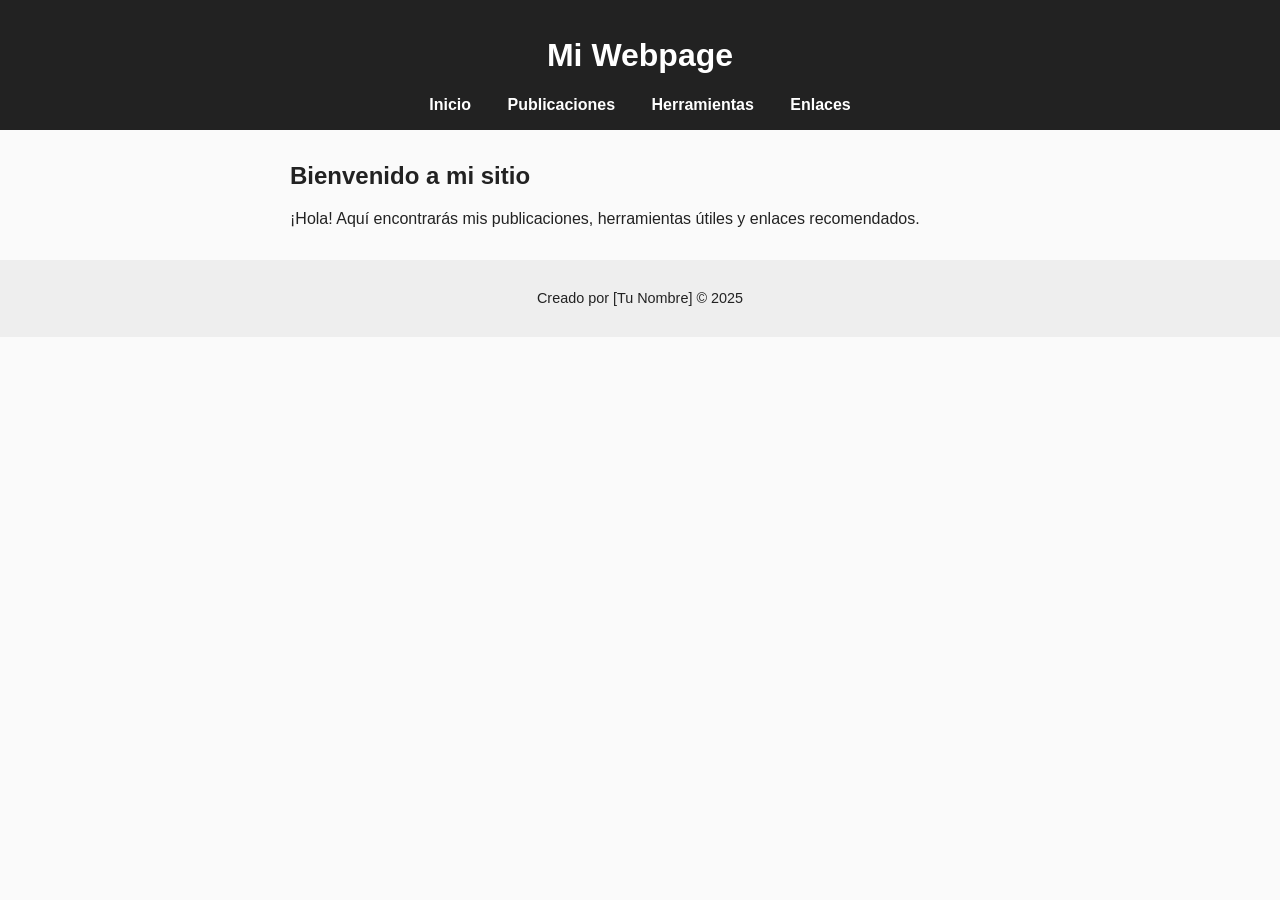
==== index.html @ 3c441c64 "Rename index (1).html to index.html" ====
<!DOCTYPE html>
<html lang="es">
<head>
  <meta charset="UTF-8">
  <meta name="viewport" content="width=device-width, initial-scale=1">
  <title>Mi Webpage - Portafolio/Publicaciones</title>
  <link rel="stylesheet" href="styles.css">
</head>
<body>
  <header>
    <h1>Mi Webpage</h1>
    <nav>
      <a href="#home" onclick="showSection('home')">Inicio</a>
      <a href="#publicaciones" onclick="showSection('publicaciones')">Publicaciones</a>
      <a href="#herramientas" onclick="showSection('herramientas')">Herramientas</a>
      <a href="#enlaces" onclick="showSection('enlaces')">Enlaces</a>
    </nav>
  </header>
  <main>
    <section id="home" class="section active">
      <h2>Bienvenido a mi sitio</h2>
      <p>¡Hola! Aquí encontrarás mis publicaciones, herramientas útiles y enlaces recomendados.</p>
    </section>
    <section id="publicaciones" class="section">
      <h2>Publicaciones</h2>
      <ul>
        <li><strong>Publicación 1</strong> — <a href="#">Ver más</a></li>
        <li><strong>Publicación 2</strong> — <a href="#">Ver más</a></li>
        <li><strong>Publicación 3</strong> — <a href="#">Ver más</a></li>
      </ul>
    </section>
    <section id="herramientas" class="section">
      <h2>Herramientas HTML</h2>
      <ul>
        <li><a href="https://www.w3schools.com/html/html_editors.asp" target="_blank">Editor HTML en línea</a></li>
        <li><a href="https://codepen.io/" target="_blank">CodePen</a></li>
        <li><a href="https://jsfiddle.net/" target="_blank">JSFiddle</a></li>
      </ul>
    </section>
    <section id="enlaces" class="section">
      <h2>Enlaces recomendados</h2>
      <ul>
        <li><a href="https://github.com/" target="_blank">GitHub</a></li>
        <li><a href="https://developer.mozilla.org/es/" target="_blank">MDN Web Docs</a></li>
        <li><a href="https://webflow.com/" target="_blank">Webflow</a></li>
      </ul>
    </section>
  </main>
  <footer>
    <p>Creado por [Tu Nombre] &copy; 2025</p>
  </footer>
  <script src="main.js"></script>
</body>
</html>
---- styles.css ----
body {
  font-family: 'Segoe UI', Arial, sans-serif;
  margin: 0;
  background: #fafafa;
  color: #222;
}

header {
  background: #222;
  color: #fff;
  padding: 1rem 0;
  text-align: center;
}

header nav {
  margin-top: 0.5rem;
}

header nav a {
  color: #fff;
  margin: 0 1rem;
  text-decoration: none;
  font-weight: bold;
}

header nav a:hover {
  text-decoration: underline;
}

main {
  max-width: 700px;
  margin: 2rem auto;
  padding: 0 1rem;
}

.section {
  display: none;
}

.section.active {
  display: block;
  animation: fadeIn 0.5s;
}

ul {
  list-style: none;
  padding: 0;
}

ul li {
  margin: 0.7rem 0;
}

footer {
  text-align: center;
  padding: 1rem 0;
  background: #eee;
  margin-top: 2rem;
  font-size: 0.9rem;
}

@keyframes fadeIn {
  from { opacity: 0; }
  to { opacity: 1; }
}
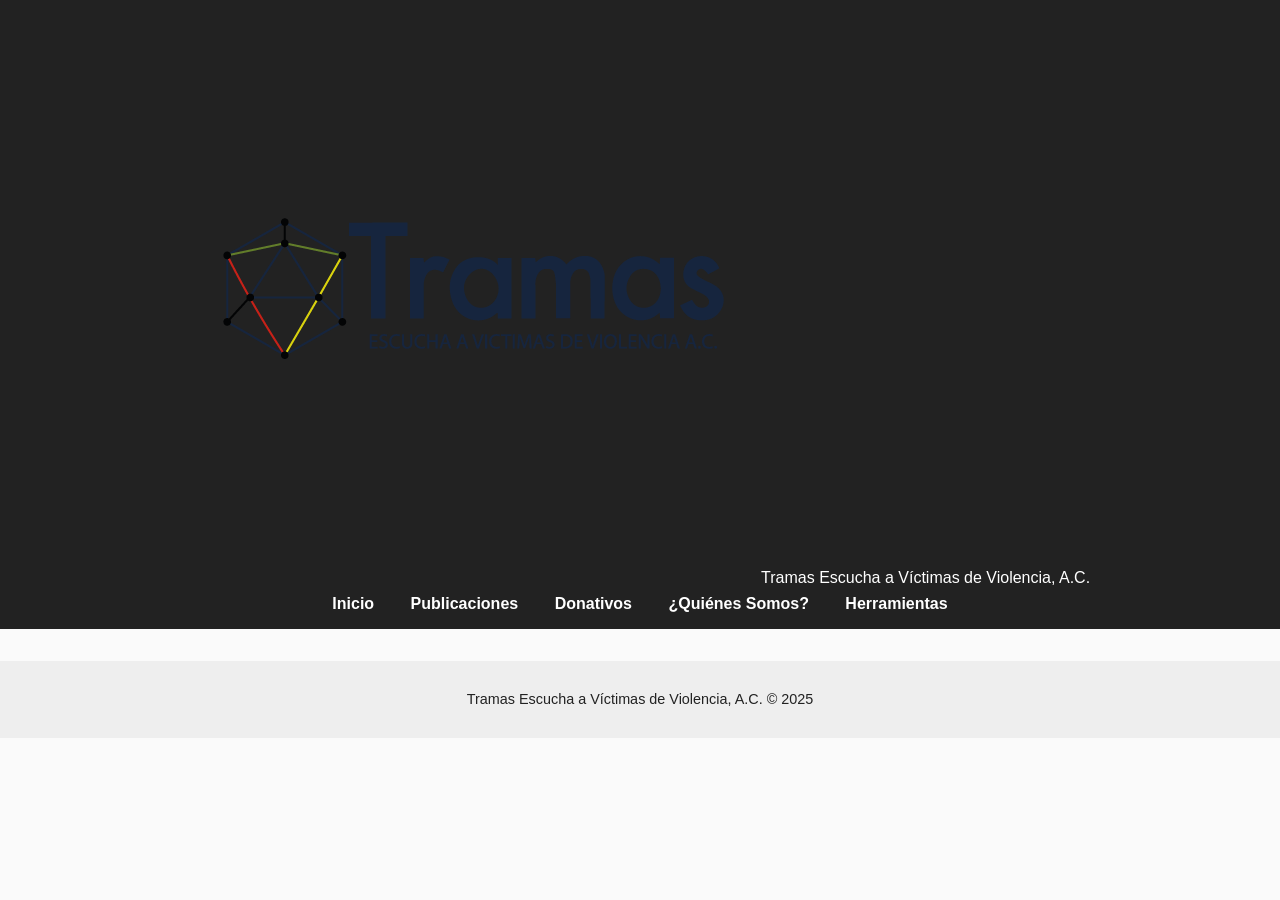
==== commit 402b53b2: "index.html" ====
--- a/index.html
+++ b/index.html
@@ -1,53 +1,97 @@
 <!DOCTYPE html>
 <html lang="es">
 <head>
-  <meta charset="UTF-8">
-  <meta name="viewport" content="width=device-width, initial-scale=1">
-  <title>Mi Webpage - Portafolio/Publicaciones</title>
-  <link rel="stylesheet" href="styles.css">
+  <meta charset="UTF-8" />
+  <meta name="viewport" content="width=device-width, initial-scale=1" />
+  <title>Tramas Escucha a Víctimas de Violencia, A.C.</title>
+  <link rel="stylesheet" href="styles.css" />
+  <link rel="preconnect" href="https://fonts.googleapis.com">
+  <link rel="preconnect" href="https://fonts.gstatic.com" crossorigin>
+  <link href="https://fonts.googleapis.com/css2?family=Montserrat:wght@700;500;400&display=swap" rel="stylesheet">
 </head>
 <body>
   <header>
-    <h1>Mi Webpage</h1>
-    <nav>
-      <a href="#home" onclick="showSection('home')">Inicio</a>
-      <a href="#publicaciones" onclick="showSection('publicaciones')">Publicaciones</a>
-      <a href="#herramientas" onclick="showSection('herramientas')">Herramientas</a>
-      <a href="#enlaces" onclick="showSection('enlaces')">Enlaces</a>
-    </nav>
+    <div class="container header-flex">
+      <div class="logo-title">
+        <!-- SUBE TU ARCHIVO DE LOGO AQUÍ Y AJUSTA EL NOMBRE SI ES NECESARIO -->
+        <img src="logo.png" alt="Logo Tramas Escucha" class="logo" />
+        <span class="site-title">Tramas Escucha a Víctimas de Violencia, A.C.</span>
+      </div>
+      <nav>
+        <a href="#inicio" onclick="showSection('inicio')">Inicio</a>
+        <a href="#publicaciones" onclick="showSection('publicaciones')">Publicaciones</a>
+        <a href="#donativos" onclick="showSection('donativos')">Donativos</a>
+        <a href="#quienes" onclick="showSection('quienes')">¿Quiénes Somos?</a>
+        <a href="#herramientas" onclick="showSection('herramientas')">Herramientas</a>
+      </nav>
+    </div>
   </header>
   <main>
-    <section id="home" class="section active">
-      <h2>Bienvenido a mi sitio</h2>
-      <p>¡Hola! Aquí encontrarás mis publicaciones, herramientas útiles y enlaces recomendados.</p>
+    <section id="inicio" class="section active">
+      <div class="hero">
+        <h2>Bienvenida</h2>
+        <p>
+          Bienvenid@ a <strong>Tramas Escucha a Víctimas de Violencia, A.C.</strong><br>
+          Nuestro compromiso es escuchar, acompañar y visibilizar las voces de las víctimas de violencia.
+        </p>
+        <a href="#donativos" onclick="showSection('donativos')" class="btn-main">Haz tu donativo</a>
+      </div>
     </section>
     <section id="publicaciones" class="section">
       <h2>Publicaciones</h2>
-      <ul>
-        <li><strong>Publicación 1</strong> — <a href="#">Ver más</a></li>
-        <li><strong>Publicación 2</strong> — <a href="#">Ver más</a></li>
-        <li><strong>Publicación 3</strong> — <a href="#">Ver más</a></li>
-      </ul>
+      <div class="card-list">
+        <div class="card">
+          <h3>Artículo 1</h3>
+          <p>Reflexiones sobre la resiliencia y el acompañamiento.</p>
+          <a href="#" class="btn-card">Leer más</a>
+        </div>
+        <div class="card">
+          <h3>Informe Especial</h3>
+          <p>Datos y análisis sobre la situación actual de la violencia.</p>
+          <a href="#" class="btn-card">Leer más</a>
+        </div>
+        <div class="card">
+          <h3>Testimonio</h3>
+          <p>Voces que inspiran el cambio social.</p>
+          <a href="#" class="btn-card">Leer más</a>
+        </div>
+      </div>
+    </section>
+    <section id="donativos" class="section">
+      <div class="donativos">
+        <h2>Donativos</h2>
+        <p>
+          Tu apoyo es fundamental para continuar nuestra labor.<br>
+          <strong>¡Haz tu donativo y sé parte del cambio!</strong>
+        </p>
+        <a href="#" class="btn-main">Donar ahora</a>
+        <p class="donativos-info">Contacta para otras formas de donación: <a href="mailto:contacto@tramas.org" style="color:#ffb100;">contacto@tramas.org</a></p>
+      </div>
+    </section>
+    <section id="quienes" class="section">
+      <div class="quienes">
+        <h2>¿Quiénes Somos?</h2>
+        <p>
+          <strong>Tramas Escucha a Víctimas de Violencia, A.C.</strong> es una organización dedicada a acompañar a personas afectadas por la violencia, promoviendo la escucha activa, la justicia y los derechos humanos.
+        </p>
+        <p>
+          Nuestro equipo está formado por profesionales y voluntari@s comprometid@s con la transformación social y el apoyo a las víctimas.
+        </p>
+      </div>
     </section>
     <section id="herramientas" class="section">
-      <h2>Herramientas HTML</h2>
-      <ul>
+      <h2>Herramientas</h2>
+      <ul class="tools">
         <li><a href="https://www.w3schools.com/html/html_editors.asp" target="_blank">Editor HTML en línea</a></li>
         <li><a href="https://codepen.io/" target="_blank">CodePen</a></li>
         <li><a href="https://jsfiddle.net/" target="_blank">JSFiddle</a></li>
       </ul>
     </section>
-    <section id="enlaces" class="section">
-      <h2>Enlaces recomendados</h2>
-      <ul>
-        <li><a href="https://github.com/" target="_blank">GitHub</a></li>
-        <li><a href="https://developer.mozilla.org/es/" target="_blank">MDN Web Docs</a></li>
-        <li><a href="https://webflow.com/" target="_blank">Webflow</a></li>
-      </ul>
-    </section>
   </main>
   <footer>
-    <p>Creado por [Tu Nombre] &copy; 2025</p>
+    <div class="container">
+      <p>Tramas Escucha a Víctimas de Violencia, A.C. &copy; 2025</p>
+    </div>
   </footer>
   <script src="main.js"></script>
 </body>
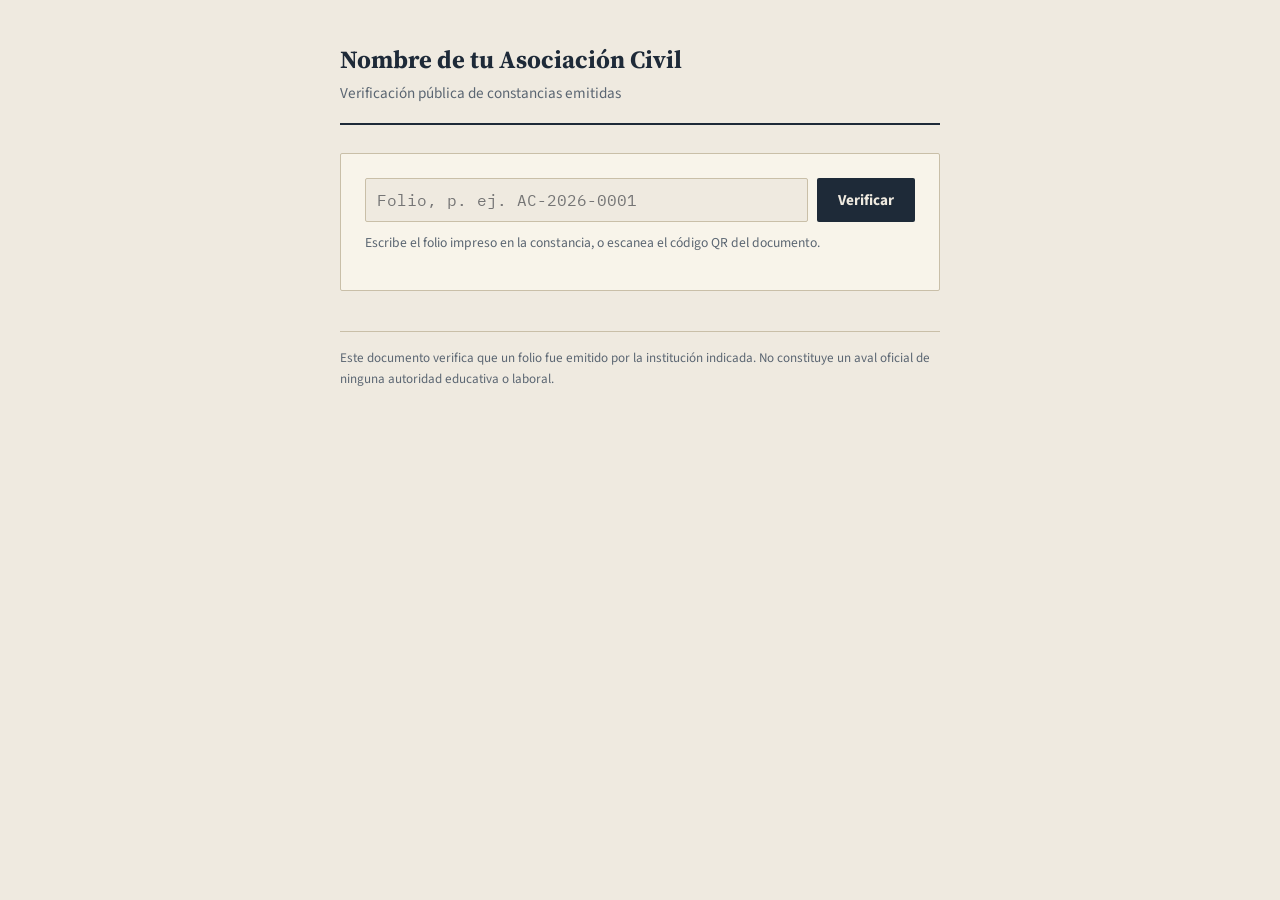
==== commit 6b70352f: "m" ====
--- a/index.html
+++ b/index.html
@@ -1,98 +1,138 @@
 <!DOCTYPE html>
 <html lang="es">
 <head>
-  <meta charset="UTF-8" />
-  <meta name="viewport" content="width=device-width, initial-scale=1" />
-  <title>Tramas Escucha a Víctimas de Violencia, A.C.</title>
-  <link rel="stylesheet" href="styles.css" />
-  <link rel="preconnect" href="https://fonts.googleapis.com">
-  <link rel="preconnect" href="https://fonts.gstatic.com" crossorigin>
-  <link href="https://fonts.googleapis.com/css2?family=Montserrat:wght@700;500;400&display=swap" rel="stylesheet">
+<meta charset="UTF-8" />
+<meta name="viewport" content="width=device-width, initial-scale=1" />
+<title>Registro de Constancias — Verificación</title>
+<link rel="icon" href="data:image/svg+xml,<svg xmlns=%22http://www.w3.org/2000/svg%22 viewBox=%220 0 100 100%22><text y=%22.9em%22 font-size=%2290%22>📜</text></svg>">
+<link rel="preconnect" href="https://fonts.googleapis.com">
+<link href="https://fonts.googleapis.com/css2?family=Source+Serif+4:opsz,wght@8..60,500;8..60,600;8..60,700&family=Source+Sans+3:wght@400;500;600;700&family=IBM+Plex+Mono:wght@500;600&display=swap" rel="stylesheet">
+<style>
+:root{
+  --paper:#EFEAE0;
+  --paper-card:#F8F4EA;
+  --ink:#1E2A38;
+  --ink-soft:#5B6672;
+  --rule:#C9BFA8;
+  --stamp:#A23B2E;
+  --brass:#8A6A2F;
+  --focus:#2F5E8C;
+}
+@media (prefers-color-scheme: dark){
+  :root:not([data-theme="light"]){
+    --paper:#14181E; --paper-card:#1D232B; --ink:#E8E2D3; --ink-soft:#A9A292;
+    --rule:#3A3E33; --stamp:#D3695A; --brass:#C9A227; --focus:#7FB0E0;
+  }
+}
+:root[data-theme="dark"]{
+  --paper:#14181E; --paper-card:#1D232B; --ink:#E8E2D3; --ink-soft:#A9A292;
+  --rule:#3A3E33; --stamp:#D3695A; --brass:#C9A227; --focus:#7FB0E0;
+}
+*{box-sizing:border-box;}
+html,body{margin:0;}
+body{background:var(--paper); color:var(--ink); font-family:'Source Sans 3', system-ui, sans-serif; line-height:1.55;}
+.wrap{max-width:640px; margin:0 auto; padding:2.5rem 1.25rem 4rem;}
+header{border-bottom:2px solid var(--ink); padding-bottom:1.1rem; margin-bottom:1.75rem;}
+h1{font-family:'Source Serif 4', Georgia, serif; font-weight:700; font-size:1.55rem; margin:0 0 0.2rem;}
+header p{margin:0; color:var(--ink-soft); font-size:0.95rem;}
+.card{background:var(--paper-card); border:1px solid var(--rule); border-radius:2px; padding:1.5rem;}
+form{display:flex; gap:0.6rem;}
+input[type=text]{flex:1; font-family:'IBM Plex Mono', monospace; font-size:1rem; padding:0.6rem 0.7rem; border:1px solid var(--rule); border-radius:2px; background:var(--paper); color:var(--ink);}
+input:focus-visible, button:focus-visible{outline:2px solid var(--focus); outline-offset:2px;}
+button{font-family:'Source Sans 3', sans-serif; font-weight:700; font-size:0.95rem; background:var(--ink); color:var(--paper); border:none; padding:0.7rem 1.3rem; border-radius:2px; cursor:pointer;}
+.help{color:var(--ink-soft); font-size:0.85rem; margin-top:0.6rem;}
+.stamp{margin-top:1.5rem; border:1px solid var(--rule); padding:1.25rem 1.4rem; border-radius:2px; background:var(--paper-card);}
+.stamp__badge{display:inline-block; font-family:'IBM Plex Mono', monospace; font-weight:600; font-size:0.85rem; letter-spacing:0.08em; padding:0.3rem 0.6rem; border:2px solid var(--stamp); color:var(--stamp); border-radius:2px; transform:rotate(-1.5deg); margin-bottom:1rem;}
+.stamp--no .stamp__badge{border-color:var(--ink-soft); color:var(--ink-soft);}
+.stamp__details{margin:0; display:grid; gap:0.6rem;}
+.stamp__details div{display:flex; justify-content:space-between; gap:1rem; border-bottom:1px dotted var(--rule); padding-bottom:0.4rem;}
+.stamp__details dt{color:var(--ink-soft); font-size:0.85rem;}
+.stamp__details dd{margin:0; text-align:right; font-weight:600;}
+footer{margin-top:2.5rem; padding-top:1rem; border-top:1px solid var(--rule); color:var(--ink-soft); font-size:0.82rem;}
+</style>
 </head>
 <body>
+<div class="wrap">
   <header>
-    <div class="container header-flex">
-      <div class="logo-title">
-        <!-- SUBE TU ARCHIVO DE LOGO AQUÍ Y AJUSTA EL NOMBRE SI ES NECESARIO -->
-        <img src="logo.png" alt="Logo Tramas Escucha" class="logo" />
-        <span class="site-title">Tramas Escucha a Víctimas de Violencia, A.C.</span>
-      </div>
-      <nav>
-        <a href="#inicio" onclick="showSection('inicio')">Inicio</a>
-        <a href="#publicaciones" onclick="showSection('publicaciones')">Publicaciones</a>
-        <a href="#donativos" onclick="showSection('donativos')">Donativos</a>
-        <a href="#quienes" onclick="showSection('quienes')">¿Quiénes Somos?</a>
-        <a href="#herramientas" onclick="showSection('herramientas')">Herramientas</a>
-      </nav>
-    </div>
+    <h1 id="inst-name">Registro de constancias</h1>
+    <p>Verificación pública de constancias emitidas</p>
   </header>
-  <main>
-    <section id="inicio" class="section active">
-      <div class="hero">
-        <h2>Bienvenida</h2>
-        <p>
-          Bienvenid@ a <strong>Tramas Escucha a Víctimas de Violencia, A.C.</strong><br>
-          Nuestro compromiso es escuchar, acompañar y visibilizar las voces de las víctimas de violencia.
-        </p>
-        <a href="#donativos" onclick="showSection('donativos')" class="btn-main">Haz tu donativo</a>
-      </div>
-    </section>
-    <section id="publicaciones" class="section">
-      <h2>Publicaciones</h2>
-      <div class="card-list">
-        <div class="card">
-          <h3>Artículo 1</h3>
-          <p>Reflexiones sobre la resiliencia y el acompañamiento.</p>
-          <a href="#" class="btn-card">Leer más</a>
-        </div>
-        <div class="card">
-          <h3>Informe Especial</h3>
-          <p>Datos y análisis sobre la situación actual de la violencia.</p>
-          <a href="#" class="btn-card">Leer más</a>
-        </div>
-        <div class="card">
-          <h3>Testimonio</h3>
-          <p>Voces que inspiran el cambio social.</p>
-          <a href="#" class="btn-card">Leer más</a>
-        </div>
-      </div>
-    </section>
-    <section id="donativos" class="section">
-      <div class="donativos">
-        <h2>Donativos</h2>
-        <p>
-          Tu apoyo es fundamental para continuar nuestra labor.<br>
-          <strong>¡Haz tu donativo y sé parte del cambio!</strong>
-        </p>
-        <a href="#" class="btn-main">Donar ahora</a>
-        <p class="donativos-info">Contacta para otras formas de donación: <a href="mailto:contacto@tramas.org" style="color:#ffb100;">contacto@tramas.org</a></p>
-      </div>
-    </section>
-    <section id="quienes" class="section">
-      <div class="quienes">
-        <h2>¿Quiénes Somos?</h2>
-        <p>
-          <strong>Tramas Escucha a Víctimas de Violencia, A.C.</strong> es una organización dedicada a acompañar a personas afectadas por la violencia, promoviendo la escucha activa, la justicia y los derechos humanos.
-        </p>
-        <p>
-          Nuestro equipo está formado por profesionales y voluntari@s comprometid@s con la transformación social y el apoyo a las víctimas.
-        </p>
-      </div>
-    </section>
-    <section id="herramientas" class="section">
-      <h2>Herramientas</h2>
-      <ul class="tools">
-        <li><a href="https://www.w3schools.com/html/html_editors.asp" target="_blank">Editor HTML en línea</a></li>
-        <li><a href="https://codepen.io/" target="_blank">CodePen</a></li>
-        <li><a href="https://jsfiddle.net/" target="_blank">JSFiddle</a></li>
-      </ul>
-    </section>
-  </main>
-  <footer>
-    <div class="container">
-      <p>Tramas Escucha a Víctimas de Violencia, A.C. &copy; 2025</p>
-    </div>
-  </footer>
-  <script src="main.js"></script>
+
+  <div class="card">
+    <form id="verify-form">
+      <input type="text" id="folio-input" placeholder="Folio, p. ej. AC-2026-0001" autocomplete="off" />
+      <button type="submit">Verificar</button>
+    </form>
+    <p class="help">Escribe el folio impreso en la constancia, o escanea el código QR del documento.</p>
+    <div id="verify-result"></div>
+  </div>
+
+  <footer>Este documento verifica que un folio fue emitido por la institución indicada. No constituye un aval oficial de ninguna autoridad educativa o laboral.</footer>
+</div>
+
+<script>
+(function(){
+  "use strict";
+
+  function escapeHtml(str){
+    return String(str == null ? '' : str).replace(/[&<>"']/g, function(c){
+      return {'&':'&amp;','<':'&lt;','>':'&gt;','"':'&quot;',"'":'&#39;'}[c];
+    });
+  }
+
+  var DATA = {institucion: "", records: []};
+
+  function renderVerify(folioRaw){
+    var el = document.getElementById('verify-result');
+    var folio = (folioRaw || '').trim();
+    if (!folio){ el.innerHTML = ''; return; }
+    var rec = DATA.records.find(function(r){
+      return r.folio.toUpperCase() === folio.toUpperCase();
+    });
+    if (rec){
+      el.innerHTML =
+        '<div class="stamp stamp--ok">' +
+          '<div class="stamp__badge">AUTÉNTICO</div>' +
+          '<dl class="stamp__details">' +
+            '<div><dt>Folio</dt><dd>' + escapeHtml(rec.folio) + '</dd></div>' +
+            '<div><dt>Nombre</dt><dd>' + escapeHtml(rec.nombre) + '</dd></div>' +
+            '<div><dt>Curso</dt><dd>' + escapeHtml(rec.curso) + '</dd></div>' +
+            '<div><dt>Horas</dt><dd>' + escapeHtml(rec.horas) + '</dd></div>' +
+            '<div><dt>Fecha de emisión</dt><dd>' + escapeHtml(rec.fecha) + '</dd></div>' +
+            '<div><dt>Institución</dt><dd>' + escapeHtml(DATA.institucion || 'Sin registrar') + '</dd></div>' +
+          '</dl>' +
+        '</div>';
+    } else {
+      el.innerHTML =
+        '<div class="stamp stamp--no">' +
+          '<div class="stamp__badge">NO ENCONTRADO</div>' +
+          '<p>No existe ningún registro con el folio <span>' + escapeHtml(folio) + '</span>. Verifica que esté escrito correctamente.</p>' +
+        '</div>';
+    }
+  }
+
+  fetch('./data.json', {cache: 'no-store'})
+    .then(function(r){ return r.json(); })
+    .then(function(json){
+      DATA = json && json.records ? json : DATA;
+      document.getElementById('inst-name').textContent = DATA.institucion || 'Registro de constancias';
+      var params = new URLSearchParams(location.search);
+      var initialFolio = params.get('folio');
+      if (initialFolio){
+        document.getElementById('folio-input').value = initialFolio;
+        renderVerify(initialFolio);
+      }
+    })
+    .catch(function(){
+      document.getElementById('verify-result').innerHTML =
+        '<p class="help">No se pudo cargar el registro de constancias (data.json). Verifica que el archivo exista junto a esta página.</p>';
+    });
+
+  document.getElementById('verify-form').addEventListener('submit', function(e){
+    e.preventDefault();
+    renderVerify(document.getElementById('folio-input').value);
+  });
+})();
+</script>
 </body>
 </html>
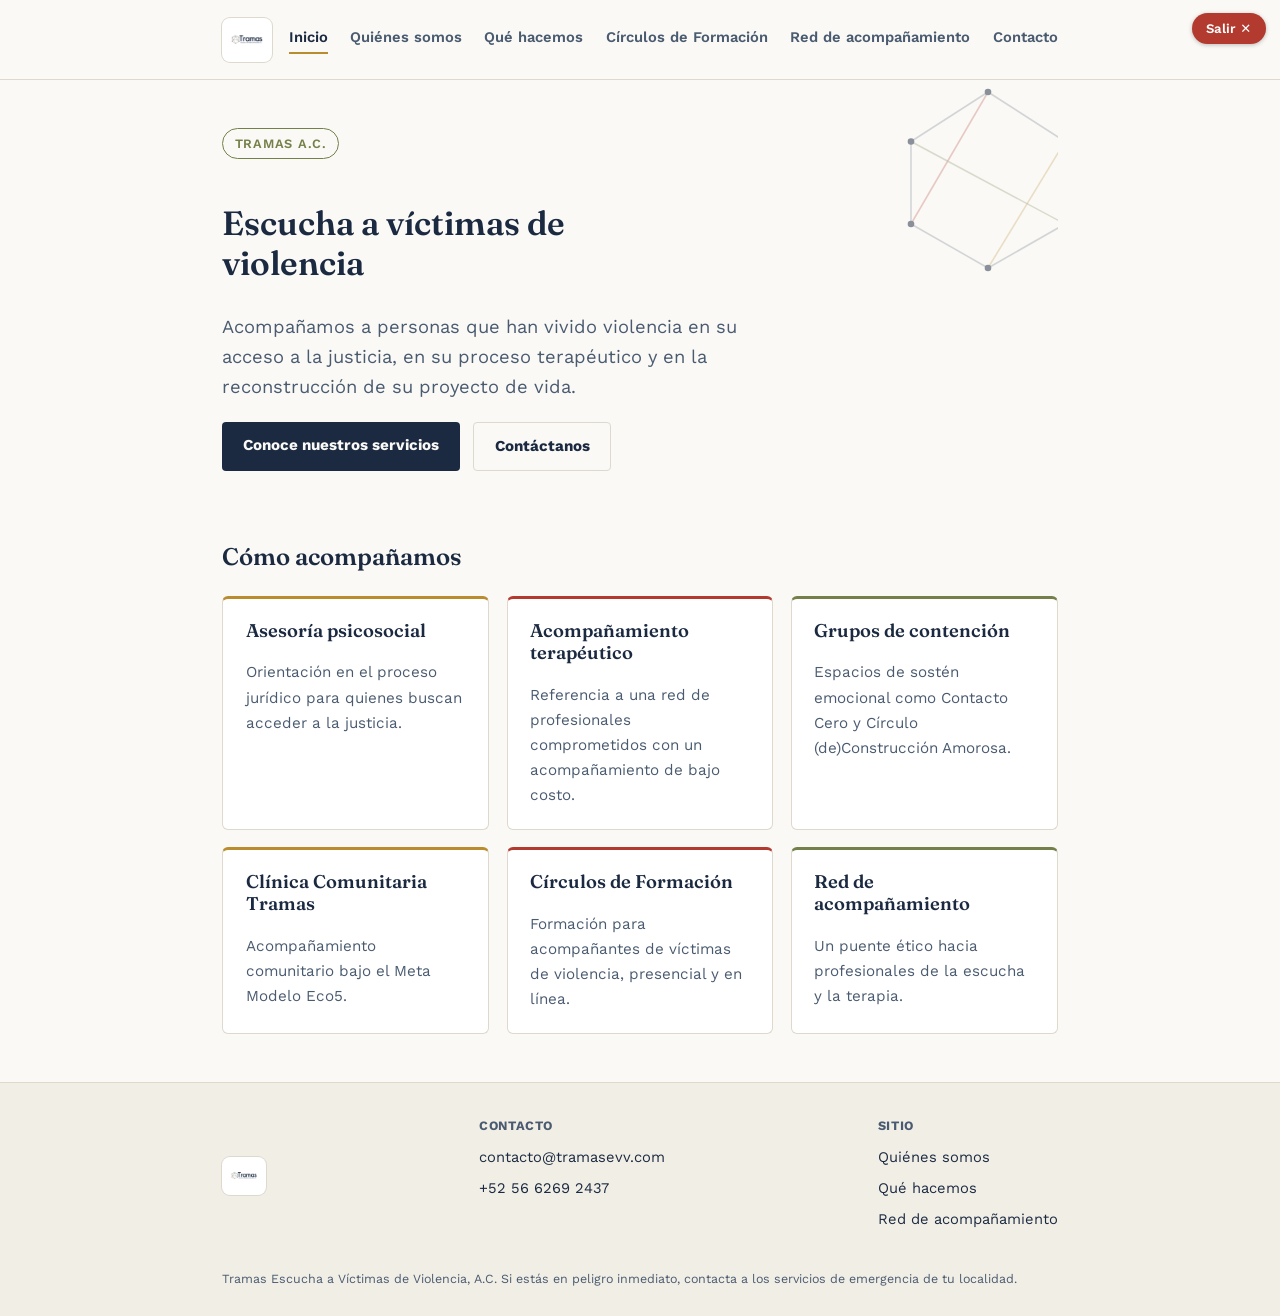
==== commit dffb26ba: "update site uno" ====
--- a/index.html
+++ b/index.html
@@ -3,136 +3,104 @@
 <head>
 <meta charset="UTF-8" />
 <meta name="viewport" content="width=device-width, initial-scale=1" />
-<title>Registro de Constancias — Verificación</title>
-<link rel="icon" href="data:image/svg+xml,<svg xmlns=%22http://www.w3.org/2000/svg%22 viewBox=%220 0 100 100%22><text y=%22.9em%22 font-size=%2290%22>📜</text></svg>">
+<title>Tramas — Escucha a Víctimas de Violencia, A.C.</title>
+<meta name="description" content="Tramas Escucha a Víctimas de Violencia, A.C. Acompañamiento psicosocial, jurídico y formación para personas que han vivido violencia." />
+<link rel="icon" href="data:image/svg+xml,<svg xmlns=%22http://www.w3.org/2000/svg%22 viewBox=%220 0 100 100%22><text y=%22.9em%22 font-size=%2290%22>🧵</text></svg>">
 <link rel="preconnect" href="https://fonts.googleapis.com">
-<link href="https://fonts.googleapis.com/css2?family=Source+Serif+4:opsz,wght@8..60,500;8..60,600;8..60,700&family=Source+Sans+3:wght@400;500;600;700&family=IBM+Plex+Mono:wght@500;600&display=swap" rel="stylesheet">
-<style>
-:root{
-  --paper:#EFEAE0;
-  --paper-card:#F8F4EA;
-  --ink:#1E2A38;
-  --ink-soft:#5B6672;
-  --rule:#C9BFA8;
-  --stamp:#A23B2E;
-  --brass:#8A6A2F;
-  --focus:#2F5E8C;
-}
-@media (prefers-color-scheme: dark){
-  :root:not([data-theme="light"]){
-    --paper:#14181E; --paper-card:#1D232B; --ink:#E8E2D3; --ink-soft:#A9A292;
-    --rule:#3A3E33; --stamp:#D3695A; --brass:#C9A227; --focus:#7FB0E0;
-  }
-}
-:root[data-theme="dark"]{
-  --paper:#14181E; --paper-card:#1D232B; --ink:#E8E2D3; --ink-soft:#A9A292;
-  --rule:#3A3E33; --stamp:#D3695A; --brass:#C9A227; --focus:#7FB0E0;
-}
-*{box-sizing:border-box;}
-html,body{margin:0;}
-body{background:var(--paper); color:var(--ink); font-family:'Source Sans 3', system-ui, sans-serif; line-height:1.55;}
-.wrap{max-width:640px; margin:0 auto; padding:2.5rem 1.25rem 4rem;}
-header{border-bottom:2px solid var(--ink); padding-bottom:1.1rem; margin-bottom:1.75rem;}
-h1{font-family:'Source Serif 4', Georgia, serif; font-weight:700; font-size:1.55rem; margin:0 0 0.2rem;}
-header p{margin:0; color:var(--ink-soft); font-size:0.95rem;}
-.card{background:var(--paper-card); border:1px solid var(--rule); border-radius:2px; padding:1.5rem;}
-form{display:flex; gap:0.6rem;}
-input[type=text]{flex:1; font-family:'IBM Plex Mono', monospace; font-size:1rem; padding:0.6rem 0.7rem; border:1px solid var(--rule); border-radius:2px; background:var(--paper); color:var(--ink);}
-input:focus-visible, button:focus-visible{outline:2px solid var(--focus); outline-offset:2px;}
-button{font-family:'Source Sans 3', sans-serif; font-weight:700; font-size:0.95rem; background:var(--ink); color:var(--paper); border:none; padding:0.7rem 1.3rem; border-radius:2px; cursor:pointer;}
-.help{color:var(--ink-soft); font-size:0.85rem; margin-top:0.6rem;}
-.stamp{margin-top:1.5rem; border:1px solid var(--rule); padding:1.25rem 1.4rem; border-radius:2px; background:var(--paper-card);}
-.stamp__badge{display:inline-block; font-family:'IBM Plex Mono', monospace; font-weight:600; font-size:0.85rem; letter-spacing:0.08em; padding:0.3rem 0.6rem; border:2px solid var(--stamp); color:var(--stamp); border-radius:2px; transform:rotate(-1.5deg); margin-bottom:1rem;}
-.stamp--no .stamp__badge{border-color:var(--ink-soft); color:var(--ink-soft);}
-.stamp__details{margin:0; display:grid; gap:0.6rem;}
-.stamp__details div{display:flex; justify-content:space-between; gap:1rem; border-bottom:1px dotted var(--rule); padding-bottom:0.4rem;}
-.stamp__details dt{color:var(--ink-soft); font-size:0.85rem;}
-.stamp__details dd{margin:0; text-align:right; font-weight:600;}
-footer{margin-top:2.5rem; padding-top:1rem; border-top:1px solid var(--rule); color:var(--ink-soft); font-size:0.82rem;}
-</style>
+<link href="https://fonts.googleapis.com/css2?family=Fraunces:opsz,wght@9..144,500;9..144,600;9..144,700&family=Work+Sans:wght@400;500;600;700&display=swap" rel="stylesheet">
+<link rel="stylesheet" href="assets/styles.css">
 </head>
 <body>
-<div class="wrap">
-  <header>
-    <h1 id="inst-name">Registro de constancias</h1>
-    <p>Verificación pública de constancias emitidas</p>
-  </header>
+<button class="quick-exit" type="button" aria-label="Salir rápido de este sitio">Salir ✕</button>
 
-  <div class="card">
-    <form id="verify-form">
-      <input type="text" id="folio-input" placeholder="Folio, p. ej. AC-2026-0001" autocomplete="off" />
-      <button type="submit">Verificar</button>
-    </form>
-    <p class="help">Escribe el folio impreso en la constancia, o escanea el código QR del documento.</p>
-    <div id="verify-result"></div>
+<header class="site-head">
+  <div class="head-inner">
+    <a class="brand" href="index.html">
+      <span class="brand__logo"><img src="assets/logo.png" alt="Tramas — Escucha a Víctimas de Violencia, A.C." /></span>
+    </a>
+    <nav class="mainnav" aria-label="Principal">
+      <a href="index.html" aria-current="page">Inicio</a>
+      <a href="quienes-somos.html">Quiénes somos</a>
+      <a href="servicios.html">Qué hacemos</a>
+      <a href="circulos-de-formacion.html">Círculos de Formación</a>
+      <a href="red-de-acompanamiento.html">Red de acompañamiento</a>
+      <a href="contacto.html">Contacto</a>
+    </nav>
   </div>
+</header>
 
-  <footer>Este documento verifica que un folio fue emitido por la institución indicada. No constituye un aval oficial de ninguna autoridad educativa o laboral.</footer>
-</div>
+<main class="wrap">
+  <section class="hero">
+    <svg class="knot knot--hero" viewBox="0 0 200 200" xmlns="http://www.w3.org/2000/svg" aria-hidden="true">
+      <g fill="none" stroke-width="1.4">
+        <polygon points="100,20 170,65 170,140 100,180 30,140 30,65" stroke="#1B2A41" opacity="0.35"/>
+        <line x1="100" y1="20" x2="30" y2="140" stroke="#B23A2E" opacity="0.5"/>
+        <line x1="170" y1="65" x2="100" y2="180" stroke="#B98C2E" opacity="0.5"/>
+        <line x1="30" y1="65" x2="170" y2="140" stroke="#748049" opacity="0.5"/>
+      </g>
+      <g fill="#1B2A41">
+        <circle cx="100" cy="20" r="3"/><circle cx="170" cy="65" r="3"/><circle cx="170" cy="140" r="3"/>
+        <circle cx="100" cy="180" r="3"/><circle cx="30" cy="140" r="3"/><circle cx="30" cy="65" r="3"/>
+      </g>
+    </svg>
+    <span class="hero__tag">Tramas A.C.</span>
+    <h1>Escucha a víctimas de violencia</h1>
+    <p class="hero__lead">Acompañamos a personas que han vivido violencia en su acceso a la justicia, en su proceso terapéutico y en la reconstrucción de su proyecto de vida.</p>
+    <div class="cta-row">
+      <a class="btn" href="servicios.html">Conoce nuestros servicios</a>
+      <a class="btn btn--ghost" href="contacto.html">Contáctanos</a>
+    </div>
+  </section>
 
-<script>
-(function(){
-  "use strict";
+  <section>
+    <h2>Cómo acompañamos</h2>
+    <div class="grid">
+      <div class="card">
+        <h3>Asesoría psicosocial</h3>
+        <p>Orientación en el proceso jurídico para quienes buscan acceder a la justicia.</p>
+      </div>
+      <div class="card">
+        <h3>Acompañamiento terapéutico</h3>
+        <p>Referencia a una red de profesionales comprometidos con un acompañamiento de bajo costo.</p>
+      </div>
+      <div class="card">
+        <h3>Grupos de contención</h3>
+        <p>Espacios de sostén emocional como Contacto Cero y Círculo (de)Construcción Amorosa.</p>
+      </div>
+      <div class="card">
+        <h3>Clínica Comunitaria Tramas</h3>
+        <p>Acompañamiento comunitario bajo el Meta Modelo Eco5.</p>
+      </div>
+      <div class="card">
+        <h3>Círculos de Formación</h3>
+        <p>Formación para acompañantes de víctimas de violencia, presencial y en línea.</p>
+      </div>
+      <div class="card">
+        <h3>Red de acompañamiento</h3>
+        <p>Un puente ético hacia profesionales de la escucha y la terapia.</p>
+      </div>
+    </div>
+  </section>
+</main>
 
-  function escapeHtml(str){
-    return String(str == null ? '' : str).replace(/[&<>"']/g, function(c){
-      return {'&':'&amp;','<':'&lt;','>':'&gt;','"':'&quot;',"'":'&#39;'}[c];
-    });
-  }
+<footer class="site-foot">
+  <div class="foot-inner">
+    <a class="brand" href="index.html"><span class="brand__logo"><img src="assets/logo.png" alt="Tramas A.C." /></span></a>
+    <div class="foot-col">
+      <h4>Contacto</h4>
+      <a href="mailto:contacto@tramasevv.com">contacto@tramasevv.com</a>
+      <a href="tel:+525662692437">+52 56 6269 2437</a>
+    </div>
+    <div class="foot-col">
+      <h4>Sitio</h4>
+      <a href="quienes-somos.html">Quiénes somos</a>
+      <a href="servicios.html">Qué hacemos</a>
+      <a href="red-de-acompanamiento.html">Red de acompañamiento</a>
+    </div>
+  </div>
+  <p class="foot-legal">Tramas Escucha a Víctimas de Violencia, A.C. Si estás en peligro inmediato, contacta a los servicios de emergencia de tu localidad.</p>
+</footer>
 
-  var DATA = {institucion: "", records: []};
-
-  function renderVerify(folioRaw){
-    var el = document.getElementById('verify-result');
-    var folio = (folioRaw || '').trim();
-    if (!folio){ el.innerHTML = ''; return; }
-    var rec = DATA.records.find(function(r){
-      return r.folio.toUpperCase() === folio.toUpperCase();
-    });
-    if (rec){
-      el.innerHTML =
-        '<div class="stamp stamp--ok">' +
-          '<div class="stamp__badge">AUTÉNTICO</div>' +
-          '<dl class="stamp__details">' +
-            '<div><dt>Folio</dt><dd>' + escapeHtml(rec.folio) + '</dd></div>' +
-            '<div><dt>Nombre</dt><dd>' + escapeHtml(rec.nombre) + '</dd></div>' +
-            '<div><dt>Curso</dt><dd>' + escapeHtml(rec.curso) + '</dd></div>' +
-            '<div><dt>Horas</dt><dd>' + escapeHtml(rec.horas) + '</dd></div>' +
-            '<div><dt>Fecha de emisión</dt><dd>' + escapeHtml(rec.fecha) + '</dd></div>' +
-            '<div><dt>Institución</dt><dd>' + escapeHtml(DATA.institucion || 'Sin registrar') + '</dd></div>' +
-          '</dl>' +
-        '</div>';
-    } else {
-      el.innerHTML =
-        '<div class="stamp stamp--no">' +
-          '<div class="stamp__badge">NO ENCONTRADO</div>' +
-          '<p>No existe ningún registro con el folio <span>' + escapeHtml(folio) + '</span>. Verifica que esté escrito correctamente.</p>' +
-        '</div>';
-    }
-  }
-
-  fetch('./data.json', {cache: 'no-store'})
-    .then(function(r){ return r.json(); })
-    .then(function(json){
-      DATA = json && json.records ? json : DATA;
-      document.getElementById('inst-name').textContent = DATA.institucion || 'Registro de constancias';
-      var params = new URLSearchParams(location.search);
-      var initialFolio = params.get('folio');
-      if (initialFolio){
-        document.getElementById('folio-input').value = initialFolio;
-        renderVerify(initialFolio);
-      }
-    })
-    .catch(function(){
-      document.getElementById('verify-result').innerHTML =
-        '<p class="help">No se pudo cargar el registro de constancias (data.json). Verifica que el archivo exista junto a esta página.</p>';
-    });
-
-  document.getElementById('verify-form').addEventListener('submit', function(e){
-    e.preventDefault();
-    renderVerify(document.getElementById('folio-input').value);
-  });
-})();
-</script>
+<script src="assets/site.js"></script>
 </body>
 </html>
--- a/assets/styles.css
+++ b/assets/styles.css
@@ -0,0 +1,163 @@
+:root{
+  --navy:#1B2A41;
+  --navy-soft:#4A5B70;
+  --paper:#FAF9F6;
+  --paper-alt:#F1EEE6;
+  --card:#FFFFFF;
+  --rule:#DED9CC;
+  --thread-red:#B23A2E;
+  --thread-gold:#B98C2E;
+  --thread-olive:#748049;
+  --focus:#2F5E8C;
+  --font-display:'Fraunces', Georgia, serif;
+  --font-body:'Work Sans', system-ui, -apple-system, sans-serif;
+}
+@media (prefers-color-scheme: dark){
+  :root:not([data-theme="light"]){
+    --navy:#E7ECF3; --navy-soft:#AEB9C6; --paper:#12181F; --paper-alt:#1A222B;
+    --card:#1D2530; --rule:#323C48; --thread-red:#E0776A; --thread-gold:#D8B15C;
+    --thread-olive:#9CAD73; --focus:#7FB0E0;
+  }
+}
+:root[data-theme="dark"]{
+  --navy:#E7ECF3; --navy-soft:#AEB9C6; --paper:#12181F; --paper-alt:#1A222B;
+  --card:#1D2530; --rule:#323C48; --thread-red:#E0776A; --thread-gold:#D8B15C;
+  --thread-olive:#9CAD73; --focus:#7FB0E0;
+}
+*{box-sizing:border-box;}
+html,body{margin:0;}
+body{
+  background:var(--paper);
+  color:var(--navy);
+  font-family:var(--font-body);
+  line-height:1.65;
+  font-size:17px;
+}
+a{color:var(--navy); text-decoration-color:var(--thread-gold); text-underline-offset:3px;}
+a:hover{text-decoration-color:var(--thread-red);}
+:focus-visible{outline:2px solid var(--focus); outline-offset:2px;}
+img{max-width:100%; display:block;}
+h1,h2,h3{font-family:var(--font-display); font-weight:600; line-height:1.2; color:var(--navy);}
+h1{font-size:2.1rem;}
+h2{font-size:1.5rem; margin-top:2.5rem;}
+h3{font-size:1.15rem;}
+p{margin:0 0 1rem;}
+.wrap{max-width:880px; margin:0 auto; padding:0 1.4rem;}
+
+/* ---- quick exit ---- */
+.quick-exit{
+  position:fixed; top:0.8rem; right:0.9rem; z-index:50;
+  background:var(--thread-red); color:#fff; border:none;
+  font-family:var(--font-body); font-weight:600; font-size:0.82rem;
+  padding:0.5rem 0.9rem; border-radius:999px; cursor:pointer;
+  box-shadow:0 1px 4px rgba(0,0,0,0.25);
+}
+.quick-exit:hover{filter:brightness(0.92);}
+
+/* ---- header / nav ---- */
+header.site-head{
+  border-bottom:1px solid var(--rule);
+  background:var(--paper);
+}
+.head-inner{
+  max-width:880px; margin:0 auto; padding:1.1rem 1.4rem;
+  display:flex; align-items:center; justify-content:space-between; gap:1rem; flex-wrap:wrap;
+}
+.brand{display:flex; align-items:center; gap:0.7rem; text-decoration:none;}
+.brand__logo{
+  background:#fff; border-radius:8px; padding:5px 8px;
+  box-shadow:0 0 0 1px var(--rule);
+}
+.brand__logo img{height:34px; width:auto;}
+nav.mainnav{display:flex; gap:1.4rem; flex-wrap:wrap;}
+nav.mainnav a{
+  font-size:0.92rem; font-weight:600; text-decoration:none; color:var(--navy-soft);
+  padding-bottom:2px; border-bottom:2px solid transparent;
+}
+nav.mainnav a:hover{color:var(--navy);}
+nav.mainnav a[aria-current="page"]{color:var(--navy); border-bottom-color:var(--thread-gold);}
+
+/* ---- hero ---- */
+.hero{padding:3rem 0 2rem; position:relative; overflow:hidden;}
+.hero__tag{
+  display:inline-block; font-family:var(--font-body); font-weight:600; font-size:0.8rem;
+  letter-spacing:0.06em; text-transform:uppercase; color:var(--thread-olive);
+  border:1px solid var(--thread-olive); padding:0.25rem 0.7rem; border-radius:999px;
+  margin-bottom:1rem;
+}
+.hero h1{max-width:16ch;}
+.hero__lead{font-size:1.15rem; color:var(--navy-soft); max-width:52ch;}
+
+/* ---- knot motif (decorative, echoes the logo's node-and-thread mark) ---- */
+.knot{position:absolute; opacity:0.5; pointer-events:none;}
+.knot--hero{right:-40px; top:-10px; width:220px;}
+
+/* ---- cards / grid ---- */
+.grid{display:grid; gap:1.1rem; grid-template-columns:repeat(auto-fit, minmax(230px,1fr)); margin:1.5rem 0 2.5rem;}
+.card{
+  background:var(--card); border:1px solid var(--rule); border-radius:6px; padding:1.3rem 1.4rem;
+  border-top:3px solid var(--thread-gold);
+}
+.card:nth-child(3n+2){border-top-color:var(--thread-red);}
+.card:nth-child(3n+3){border-top-color:var(--thread-olive);}
+.card h3{margin-top:0;}
+.card p{margin-bottom:0; color:var(--navy-soft); font-size:0.95rem;}
+
+/* ---- service blocks ---- */
+.service{
+  border-left:3px solid var(--thread-gold);
+  padding:0.2rem 0 0.2rem 1.1rem; margin-bottom:2rem;
+}
+.service:nth-child(3n+2){border-left-color:var(--thread-red);}
+.service:nth-child(3n+3){border-left-color:var(--thread-olive);}
+.service h3{margin-top:0;}
+.note{
+  background:var(--paper-alt); border:1px solid var(--rule); border-radius:6px;
+  padding:0.9rem 1.1rem; font-size:0.92rem; color:var(--navy-soft); margin-top:0.8rem;
+}
+
+/* ---- buttons ---- */
+.btn{
+  display:inline-block; font-family:var(--font-body); font-weight:700; font-size:0.95rem;
+  background:var(--navy); color:var(--paper); text-decoration:none;
+  padding:0.7rem 1.3rem; border-radius:4px; border:none; cursor:pointer;
+}
+.btn:hover{background:var(--thread-red); color:#fff;}
+.btn--ghost{background:none; color:var(--navy); border:1px solid var(--rule);}
+.btn--ghost:hover{border-color:var(--navy); background:none; color:var(--navy);}
+.cta-row{display:flex; gap:0.8rem; flex-wrap:wrap; margin-top:1.2rem;}
+
+/* ---- contact ---- */
+.contact-list{list-style:none; padding:0; margin:1.2rem 0;}
+.contact-list li{
+  display:flex; gap:0.8rem; align-items:baseline; padding:0.7rem 0; border-bottom:1px dotted var(--rule);
+}
+.contact-list dt{font-weight:700; min-width:6.5rem; color:var(--navy-soft); font-size:0.85rem; text-transform:uppercase; letter-spacing:0.03em;}
+
+/* ---- red de acompañamiento ---- */
+#colaboradores-list{list-style:none; padding:0; margin:1.5rem 0;}
+#colaboradores-list li{
+  padding:0.9rem 1rem; margin-bottom:0.7rem; background:var(--card);
+  border:1px solid var(--rule); border-radius:6px;
+}
+#colaboradores-list .rol{color:var(--navy-soft); font-size:0.88rem;}
+.empty{color:var(--navy-soft); font-style:italic;}
+
+/* ---- footer ---- */
+footer.site-foot{
+  margin-top:3rem; border-top:1px solid var(--rule); background:var(--paper-alt);
+}
+.foot-inner{
+  max-width:880px; margin:0 auto; padding:2rem 1.4rem;
+  display:flex; justify-content:space-between; gap:2rem; flex-wrap:wrap;
+}
+.foot-inner .brand__logo img{height:28px;}
+.foot-col h4{font-family:var(--font-body); font-size:0.8rem; text-transform:uppercase; letter-spacing:0.05em; color:var(--navy-soft); margin:0 0 0.6rem;}
+.foot-col a{display:block; font-size:0.92rem; margin-bottom:0.4rem; text-decoration:none;}
+.foot-legal{max-width:880px; margin:0 auto; padding:0 1.4rem 1.6rem; font-size:0.78rem; color:var(--navy-soft);}
+
+@media (max-width:640px){
+  .head-inner{flex-direction:column; align-items:flex-start;}
+  nav.mainnav{gap:1rem;}
+  .hero{padding-top:3.5rem;}
+}
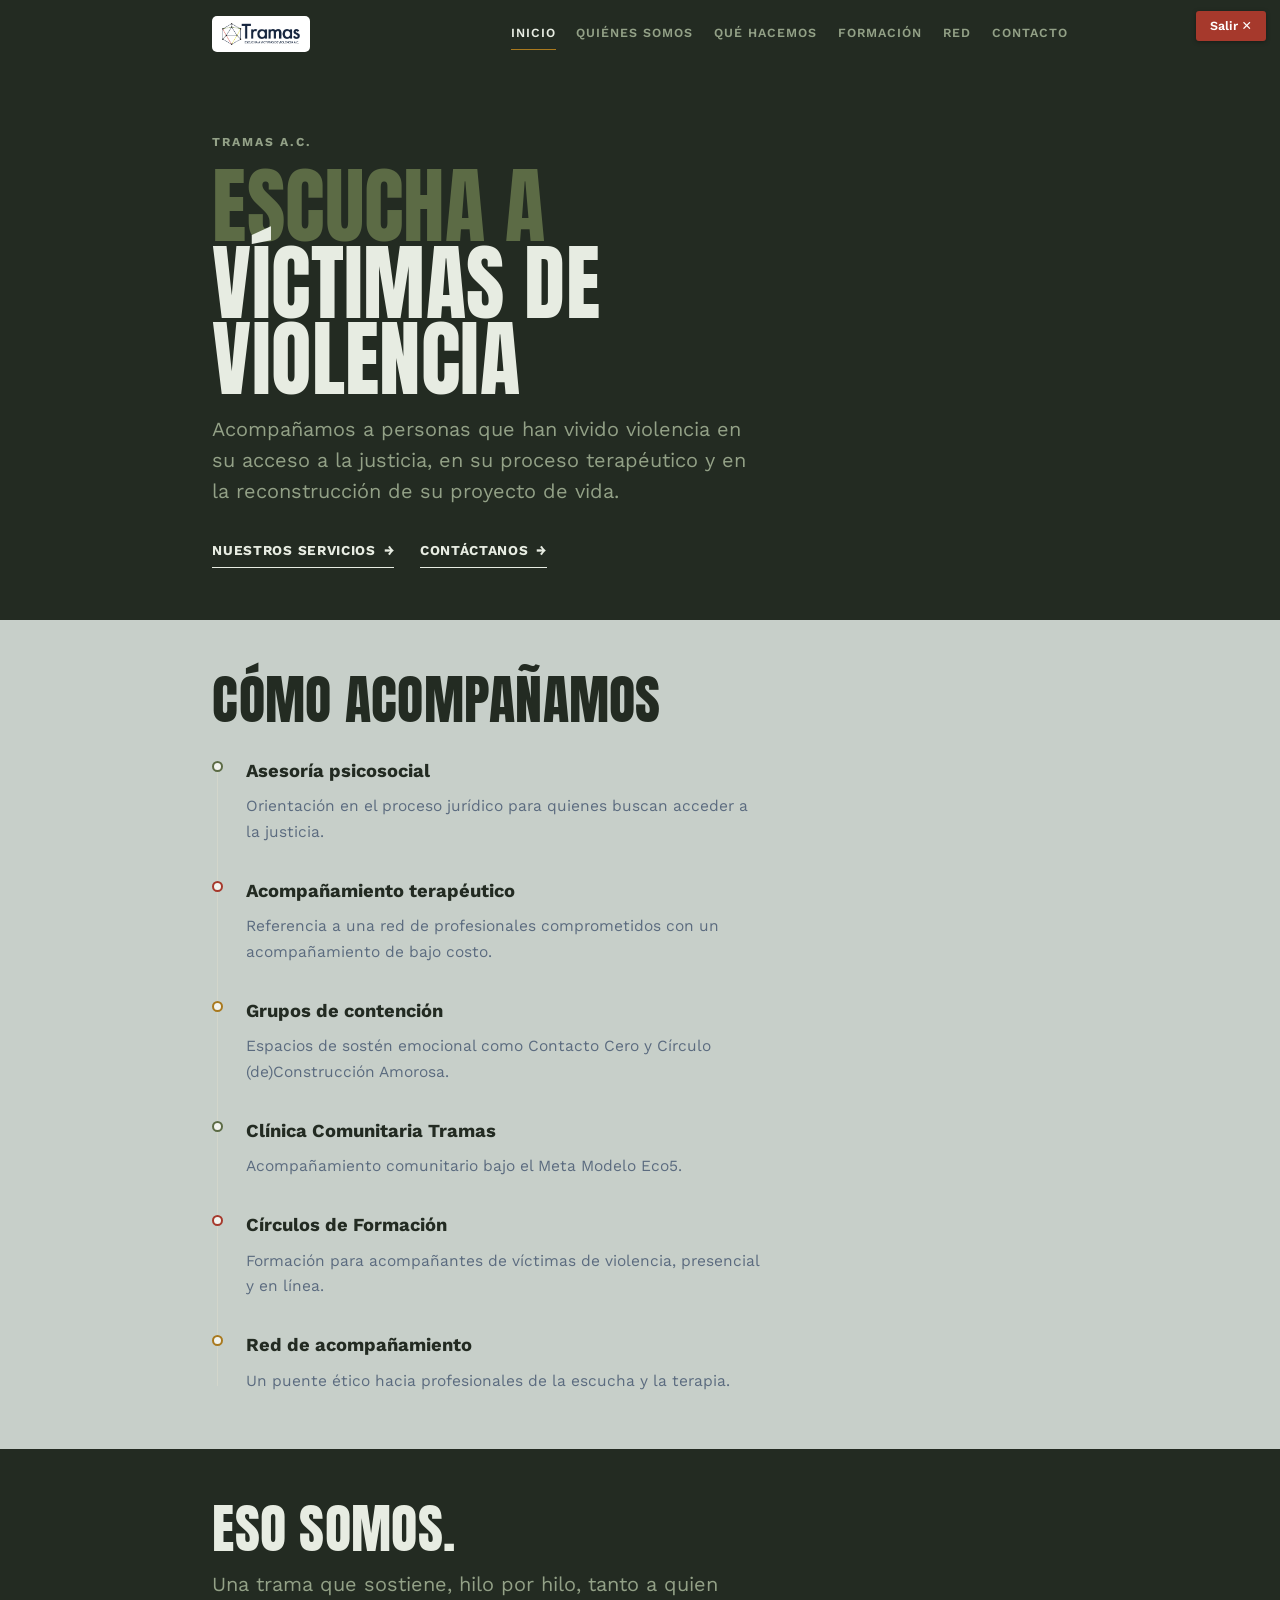
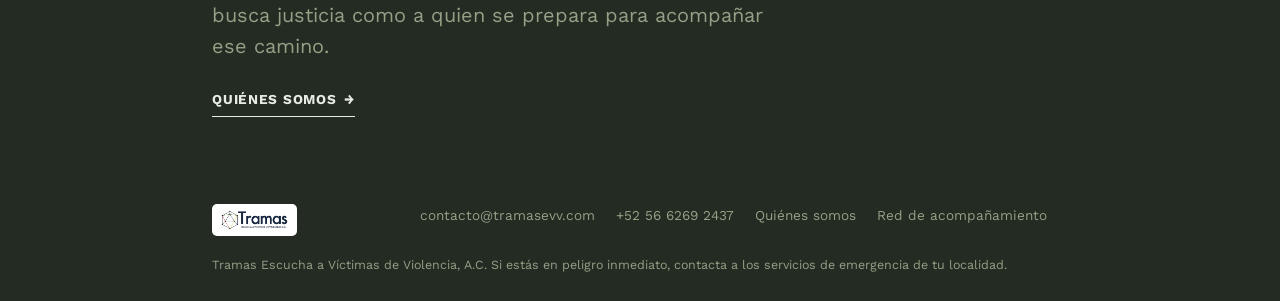
==== commit 5669e1d5: "m" ====
--- a/index.html
+++ b/index.html
@@ -7,94 +7,91 @@
 <meta name="description" content="Tramas Escucha a Víctimas de Violencia, A.C. Acompañamiento psicosocial, jurídico y formación para personas que han vivido violencia." />
 <link rel="icon" href="data:image/svg+xml,<svg xmlns=%22http://www.w3.org/2000/svg%22 viewBox=%220 0 100 100%22><text y=%22.9em%22 font-size=%2290%22>🧵</text></svg>">
 <link rel="preconnect" href="https://fonts.googleapis.com">
-<link href="https://fonts.googleapis.com/css2?family=Fraunces:opsz,wght@9..144,500;9..144,600;9..144,700&family=Work+Sans:wght@400;500;600;700&display=swap" rel="stylesheet">
+<link href="https://fonts.googleapis.com/css2?family=Anton&family=Work+Sans:wght@400;500;600;700&display=swap" rel="stylesheet">
 <link rel="stylesheet" href="assets/styles.css">
 </head>
 <body>
 <button class="quick-exit" type="button" aria-label="Salir rápido de este sitio">Salir ✕</button>
 
-<header class="site-head">
-  <div class="head-inner">
-    <a class="brand" href="index.html">
-      <span class="brand__logo"><img src="assets/logo.png" alt="Tramas — Escucha a Víctimas de Violencia, A.C." /></span>
-    </a>
+<header class="masthead">
+  <div class="masthead__top">
+    <a class="brand" href="index.html"><span class="brand__logo"><img src="assets/logo.png" alt="Tramas — Escucha a Víctimas de Violencia, A.C." /></span></a>
     <nav class="mainnav" aria-label="Principal">
       <a href="index.html" aria-current="page">Inicio</a>
       <a href="quienes-somos.html">Quiénes somos</a>
       <a href="servicios.html">Qué hacemos</a>
-      <a href="circulos-de-formacion.html">Círculos de Formación</a>
-      <a href="red-de-acompanamiento.html">Red de acompañamiento</a>
+      <a href="circulos-de-formacion.html">Formación</a>
+      <a href="red-de-acompanamiento.html">Red</a>
       <a href="contacto.html">Contacto</a>
     </nav>
   </div>
 </header>
 
-<main class="wrap">
-  <section class="hero">
-    <svg class="knot knot--hero" viewBox="0 0 200 200" xmlns="http://www.w3.org/2000/svg" aria-hidden="true">
-      <g fill="none" stroke-width="1.4">
-        <polygon points="100,20 170,65 170,140 100,180 30,140 30,65" stroke="#1B2A41" opacity="0.35"/>
-        <line x1="100" y1="20" x2="30" y2="140" stroke="#B23A2E" opacity="0.5"/>
-        <line x1="170" y1="65" x2="100" y2="180" stroke="#B98C2E" opacity="0.5"/>
-        <line x1="30" y1="65" x2="170" y2="140" stroke="#748049" opacity="0.5"/>
-      </g>
-      <g fill="#1B2A41">
-        <circle cx="100" cy="20" r="3"/><circle cx="170" cy="65" r="3"/><circle cx="170" cy="140" r="3"/>
-        <circle cx="100" cy="180" r="3"/><circle cx="30" cy="140" r="3"/><circle cx="30" cy="65" r="3"/>
-      </g>
-    </svg>
-    <span class="hero__tag">Tramas A.C.</span>
-    <h1>Escucha a víctimas de violencia</h1>
-    <p class="hero__lead">Acompañamos a personas que han vivido violencia en su acceso a la justicia, en su proceso terapéutico y en la reconstrucción de su proyecto de vida.</p>
+<section class="band band--dark hero">
+  <div class="wrap">
+    <p class="kicker">Tramas A.C.</p>
+    <h1><span class="headline-dim">Escucha a</span><br>víctimas de<br>violencia</h1>
+    <p class="lede">Acompañamos a personas que han vivido violencia en su acceso a la justicia, en su proceso terapéutico y en la reconstrucción de su proyecto de vida.</p>
     <div class="cta-row">
-      <a class="btn" href="servicios.html">Conoce nuestros servicios</a>
-      <a class="btn btn--ghost" href="contacto.html">Contáctanos</a>
+      <a class="btn" href="servicios.html">Nuestros servicios</a>
+      <a class="btn" href="contacto.html">Contáctanos</a>
     </div>
-  </section>
+  </div>
+</section>
 
-  <section>
+<section class="band band--sage">
+  <div class="wrap">
     <h2>Cómo acompañamos</h2>
-    <div class="grid">
-      <div class="card">
+    <ul class="thread-list">
+      <li class="thread-list__item">
+        <span class="thread-list__node"></span>
         <h3>Asesoría psicosocial</h3>
         <p>Orientación en el proceso jurídico para quienes buscan acceder a la justicia.</p>
-      </div>
-      <div class="card">
+      </li>
+      <li class="thread-list__item">
+        <span class="thread-list__node"></span>
         <h3>Acompañamiento terapéutico</h3>
         <p>Referencia a una red de profesionales comprometidos con un acompañamiento de bajo costo.</p>
-      </div>
-      <div class="card">
+      </li>
+      <li class="thread-list__item">
+        <span class="thread-list__node"></span>
         <h3>Grupos de contención</h3>
         <p>Espacios de sostén emocional como Contacto Cero y Círculo (de)Construcción Amorosa.</p>
-      </div>
-      <div class="card">
+      </li>
+      <li class="thread-list__item">
+        <span class="thread-list__node"></span>
         <h3>Clínica Comunitaria Tramas</h3>
         <p>Acompañamiento comunitario bajo el Meta Modelo Eco5.</p>
-      </div>
-      <div class="card">
+      </li>
+      <li class="thread-list__item">
+        <span class="thread-list__node"></span>
         <h3>Círculos de Formación</h3>
         <p>Formación para acompañantes de víctimas de violencia, presencial y en línea.</p>
-      </div>
-      <div class="card">
+      </li>
+      <li class="thread-list__item">
+        <span class="thread-list__node"></span>
         <h3>Red de acompañamiento</h3>
         <p>Un puente ético hacia profesionales de la escucha y la terapia.</p>
-      </div>
-    </div>
-  </section>
-</main>
+      </li>
+    </ul>
+  </div>
+</section>
+
+<section class="band band--dark">
+  <div class="wrap">
+    <h2 style="color:var(--ink-on-dark);">Eso somos.</h2>
+    <p class="measure lede">Una trama que sostiene, hilo por hilo, tanto a quien busca justicia como a quien se prepara para acompañar ese camino.</p>
+    <a class="btn" href="quienes-somos.html">Quiénes somos</a>
+  </div>
+</section>
 
 <footer class="site-foot">
   <div class="foot-inner">
     <a class="brand" href="index.html"><span class="brand__logo"><img src="assets/logo.png" alt="Tramas A.C." /></span></a>
-    <div class="foot-col">
-      <h4>Contacto</h4>
+    <div class="foot-links">
       <a href="mailto:contacto@tramasevv.com">contacto@tramasevv.com</a>
       <a href="tel:+525662692437">+52 56 6269 2437</a>
-    </div>
-    <div class="foot-col">
-      <h4>Sitio</h4>
       <a href="quienes-somos.html">Quiénes somos</a>
-      <a href="servicios.html">Qué hacemos</a>
       <a href="red-de-acompanamiento.html">Red de acompañamiento</a>
     </div>
   </div>
--- a/assets/styles.css
+++ b/assets/styles.css
@@ -1,28 +1,28 @@
 :root{
+  --forest:#232B22;
+  --moss:#5C6B45;
+  --sage:#C7CFC9;
+  --paper:#F3F4EF;
   --navy:#1B2A41;
-  --navy-soft:#4A5B70;
-  --paper:#FAF9F6;
-  --paper-alt:#F1EEE6;
-  --card:#FFFFFF;
-  --rule:#DED9CC;
-  --thread-red:#B23A2E;
-  --thread-gold:#B98C2E;
-  --thread-olive:#748049;
-  --focus:#2F5E8C;
-  --font-display:'Fraunces', Georgia, serif;
+  --navy-soft:#5B6B7F;
+  --ink-on-dark:#E7ECE2;
+  --ink-on-dark-dim:#93A187;
+  --rule:#D3D6CB;
+  --thread-red:#A6392C;
+  --thread-gold:#A9791E;
+  --focus:#7FB0E0;
+  --font-display:'Anton', 'Arial Narrow', sans-serif;
   --font-body:'Work Sans', system-ui, -apple-system, sans-serif;
 }
 @media (prefers-color-scheme: dark){
   :root:not([data-theme="light"]){
-    --navy:#E7ECF3; --navy-soft:#AEB9C6; --paper:#12181F; --paper-alt:#1A222B;
-    --card:#1D2530; --rule:#323C48; --thread-red:#E0776A; --thread-gold:#D8B15C;
-    --thread-olive:#9CAD73; --focus:#7FB0E0;
+    --paper:#171B15; --sage:#242B21; --rule:#3A4136;
+    --navy:#E7ECE2; --navy-soft:#A9B39E;
   }
 }
 :root[data-theme="dark"]{
-  --navy:#E7ECF3; --navy-soft:#AEB9C6; --paper:#12181F; --paper-alt:#1A222B;
-  --card:#1D2530; --rule:#323C48; --thread-red:#E0776A; --thread-gold:#D8B15C;
-  --thread-olive:#9CAD73; --focus:#7FB0E0;
+  --paper:#171B15; --sage:#242B21; --rule:#3A4136;
+  --navy:#E7ECE2; --navy-soft:#A9B39E;
 }
 *{box-sizing:border-box;}
 html,body{margin:0;}
@@ -31,133 +31,152 @@
   color:var(--navy);
   font-family:var(--font-body);
   line-height:1.65;
-  font-size:17px;
+  font-size:18px;
+  -webkit-font-smoothing:antialiased;
 }
-a{color:var(--navy); text-decoration-color:var(--thread-gold); text-underline-offset:3px;}
-a:hover{text-decoration-color:var(--thread-red);}
-:focus-visible{outline:2px solid var(--focus); outline-offset:2px;}
+::selection{background:var(--moss); color:#fff;}
+a{color:inherit;}
+:focus-visible{outline:2px solid var(--focus); outline-offset:3px;}
 img{max-width:100%; display:block;}
-h1,h2,h3{font-family:var(--font-display); font-weight:600; line-height:1.2; color:var(--navy);}
-h1{font-size:2.1rem;}
-h2{font-size:1.5rem; margin-top:2.5rem;}
-h3{font-size:1.15rem;}
-p{margin:0 0 1rem;}
-.wrap{max-width:880px; margin:0 auto; padding:0 1.4rem;}
+p{margin:0 0 1.2rem;}
+.measure{max-width:58ch;}
+.wrap{max-width:900px; margin:0 auto; padding:0 1.4rem;}
+
+h1,h2{
+  font-family:var(--font-display); text-transform:uppercase;
+  font-weight:400; line-height:0.92; letter-spacing:0.005em;
+  margin:0 0 1rem;
+}
+h1{font-size:clamp(2.6rem, 8vw, 5.2rem);}
+h2{font-size:clamp(2rem, 6vw, 3.4rem); color:var(--forest);}
+h3{font-family:var(--font-body); font-weight:700; font-size:1.15rem; margin:0 0 0.5rem; color:var(--forest);}
+
+/* ---- utility bands ---- */
+.band{padding:3.4rem 0;}
+.band--dark{background:var(--forest); color:var(--ink-on-dark);}
+.band--dark h2{color:var(--ink-on-dark);}
+.band--sage{background:var(--sage);}
+.band--paper{background:var(--paper);}
+
+/* ---- kicker ---- */
+.kicker{
+  font-family:var(--font-body); font-weight:700; font-size:0.76rem;
+  letter-spacing:0.16em; text-transform:uppercase; color:var(--moss);
+  margin-bottom:1rem;
+}
+.band--dark .kicker{color:var(--ink-on-dark-dim);}
+
+.lede{
+  font-size:clamp(1.05rem, 2.2vw, 1.25rem); max-width:46ch; line-height:1.55;
+  color:var(--navy-soft);
+}
+.band--dark .lede{color:var(--ink-on-dark-dim);}
+
+/* ---- two-tone headline (echoes the reference deck) ---- */
+.headline-dim{color:var(--moss);}
 
 /* ---- quick exit ---- */
 .quick-exit{
-  position:fixed; top:0.8rem; right:0.9rem; z-index:50;
+  position:fixed; top:0.7rem; right:0.9rem; z-index:50;
   background:var(--thread-red); color:#fff; border:none;
-  font-family:var(--font-body); font-weight:600; font-size:0.82rem;
-  padding:0.5rem 0.9rem; border-radius:999px; cursor:pointer;
-  box-shadow:0 1px 4px rgba(0,0,0,0.25);
+  font-family:var(--font-body); font-weight:600; font-size:0.78rem;
+  padding:0.45rem 0.85rem; border-radius:3px; cursor:pointer;
+  box-shadow:0 1px 4px rgba(0,0,0,0.35);
 }
-.quick-exit:hover{filter:brightness(0.92);}
+.quick-exit:hover{filter:brightness(1.15);}
 
-/* ---- header / nav ---- */
-header.site-head{
-  border-bottom:1px solid var(--rule);
-  background:var(--paper);
-}
-.head-inner{
-  max-width:880px; margin:0 auto; padding:1.1rem 1.4rem;
+/* ---- masthead: dark utility strip, like the deck's running header ---- */
+.masthead{background:var(--forest); color:var(--ink-on-dark);}
+.masthead__top{
+  max-width:900px; margin:0 auto; padding:1rem 1.4rem;
   display:flex; align-items:center; justify-content:space-between; gap:1rem; flex-wrap:wrap;
 }
 .brand{display:flex; align-items:center; gap:0.7rem; text-decoration:none;}
-.brand__logo{
-  background:#fff; border-radius:8px; padding:5px 8px;
-  box-shadow:0 0 0 1px var(--rule);
+.brand__logo{background:#fff; border-radius:5px; padding:5px 8px;}
+.brand__logo img{height:26px; width:auto;}
+nav.mainnav{display:flex; flex-wrap:wrap;}
+nav.mainnav a{
+  font-size:0.78rem; font-weight:600; letter-spacing:0.08em; text-transform:uppercase;
+  text-decoration:none; color:var(--ink-on-dark-dim);
+  margin-left:1.3rem; padding:0.3rem 0;
 }
-.brand__logo img{height:34px; width:auto;}
-nav.mainnav{display:flex; gap:1.4rem; flex-wrap:wrap;}
-nav.mainnav a{
-  font-size:0.92rem; font-weight:600; text-decoration:none; color:var(--navy-soft);
-  padding-bottom:2px; border-bottom:2px solid transparent;
-}
-nav.mainnav a:hover{color:var(--navy);}
-nav.mainnav a[aria-current="page"]{color:var(--navy); border-bottom-color:var(--thread-gold);}
+nav.mainnav a:first-child{margin-left:0;}
+nav.mainnav a:hover{color:var(--ink-on-dark);}
+nav.mainnav a[aria-current="page"]{color:var(--ink-on-dark); border-bottom:1px solid var(--thread-gold);}
 
 /* ---- hero ---- */
-.hero{padding:3rem 0 2rem; position:relative; overflow:hidden;}
-.hero__tag{
-  display:inline-block; font-family:var(--font-body); font-weight:600; font-size:0.8rem;
-  letter-spacing:0.06em; text-transform:uppercase; color:var(--thread-olive);
-  border:1px solid var(--thread-olive); padding:0.25rem 0.7rem; border-radius:999px;
-  margin-bottom:1rem;
+.hero{padding:4rem 0 3.2rem;}
+.hero h1{max-width:13ch;}
+
+/* ---- stitch divider: small nod to the logo's node motif, used sparingly ---- */
+.stitch{display:flex; align-items:center; margin:0 0 2.2rem;}
+.stitch circle.c1{fill:var(--thread-red);}
+.stitch circle.c2{fill:var(--thread-gold);}
+.stitch circle.c3{fill:var(--moss);}
+.stitch line{stroke:var(--rule);}
+.band--dark .stitch line{stroke:#3A4136;}
+
+/* ---- thread list ---- */
+.thread-list{list-style:none; margin:2rem 0 0; padding:0; position:relative;}
+.thread-list::before{content:""; position:absolute; left:5px; top:8px; bottom:8px; width:1px; background:var(--rule);}
+.thread-list__item{position:relative; padding:0 0 1.9rem 2.1rem;}
+.thread-list__item:last-child{padding-bottom:0;}
+.thread-list__node{
+  position:absolute; left:0; top:0.3rem; width:11px; height:11px; border-radius:50%;
+  background:var(--paper); border:2px solid var(--moss);
 }
-.hero h1{max-width:16ch;}
-.hero__lead{font-size:1.15rem; color:var(--navy-soft); max-width:52ch;}
+.thread-list__item:nth-child(3n+2) .thread-list__node{border-color:var(--thread-red);}
+.thread-list__item:nth-child(3n+3) .thread-list__node{border-color:var(--thread-gold);}
+.thread-list__item p{margin-bottom:0; color:var(--navy-soft); font-size:0.97rem; max-width:52ch;}
 
-/* ---- knot motif (decorative, echoes the logo's node-and-thread mark) ---- */
-.knot{position:absolute; opacity:0.5; pointer-events:none;}
-.knot--hero{right:-40px; top:-10px; width:220px;}
-
-/* ---- cards / grid ---- */
-.grid{display:grid; gap:1.1rem; grid-template-columns:repeat(auto-fit, minmax(230px,1fr)); margin:1.5rem 0 2.5rem;}
-.card{
-  background:var(--card); border:1px solid var(--rule); border-radius:6px; padding:1.3rem 1.4rem;
-  border-top:3px solid var(--thread-gold);
-}
-.card:nth-child(3n+2){border-top-color:var(--thread-red);}
-.card:nth-child(3n+3){border-top-color:var(--thread-olive);}
-.card h3{margin-top:0;}
-.card p{margin-bottom:0; color:var(--navy-soft); font-size:0.95rem;}
-
-/* ---- service blocks ---- */
-.service{
-  border-left:3px solid var(--thread-gold);
-  padding:0.2rem 0 0.2rem 1.1rem; margin-bottom:2rem;
-}
-.service:nth-child(3n+2){border-left-color:var(--thread-red);}
-.service:nth-child(3n+3){border-left-color:var(--thread-olive);}
-.service h3{margin-top:0;}
+/* ---- service entries ---- */
+.service{margin-bottom:2.4rem; padding-top:2.4rem; border-top:1px solid var(--rule);}
+.service:first-of-type{border-top:none; padding-top:0;}
+.service ul{padding-left:1.2rem; margin:0.6rem 0;}
+.service li{margin-bottom:0.3rem;}
 .note{
-  background:var(--paper-alt); border:1px solid var(--rule); border-radius:6px;
-  padding:0.9rem 1.1rem; font-size:0.92rem; color:var(--navy-soft); margin-top:0.8rem;
+  font-size:0.92rem; color:var(--navy-soft); font-style:italic;
+  border-left:2px solid var(--thread-gold); padding-left:1rem; margin-top:0.9rem; max-width:52ch;
 }
 
 /* ---- buttons ---- */
 .btn{
-  display:inline-block; font-family:var(--font-body); font-weight:700; font-size:0.95rem;
-  background:var(--navy); color:var(--paper); text-decoration:none;
-  padding:0.7rem 1.3rem; border-radius:4px; border:none; cursor:pointer;
+  display:inline-flex; align-items:center; gap:0.5rem;
+  font-family:var(--font-body); font-weight:700; font-size:0.85rem;
+  letter-spacing:0.05em; text-transform:uppercase;
+  color:var(--navy); text-decoration:none; background:none; border:none; cursor:pointer;
+  padding:0.4rem 0; border-bottom:1px solid var(--navy); margin-right:1.6rem;
 }
-.btn:hover{background:var(--thread-red); color:#fff;}
-.btn--ghost{background:none; color:var(--navy); border:1px solid var(--rule);}
-.btn--ghost:hover{border-color:var(--navy); background:none; color:var(--navy);}
-.cta-row{display:flex; gap:0.8rem; flex-wrap:wrap; margin-top:1.2rem;}
+.band--dark .btn{color:var(--ink-on-dark); border-bottom-color:var(--ink-on-dark);}
+.btn::after{content:"→"; transition:transform 0.15s ease;}
+.btn:hover{color:var(--thread-gold); border-color:var(--thread-gold);}
+.btn:hover::after{transform:translateX(3px);}
+.cta-row{display:flex; flex-wrap:wrap; margin-top:1.6rem; align-items:center;}
 
 /* ---- contact ---- */
-.contact-list{list-style:none; padding:0; margin:1.2rem 0;}
-.contact-list li{
-  display:flex; gap:0.8rem; align-items:baseline; padding:0.7rem 0; border-bottom:1px dotted var(--rule);
-}
-.contact-list dt{font-weight:700; min-width:6.5rem; color:var(--navy-soft); font-size:0.85rem; text-transform:uppercase; letter-spacing:0.03em;}
+.contact-list{list-style:none; padding:0; margin:1.6rem 0;}
+.contact-list li{display:flex; gap:1rem; align-items:baseline; padding:0.9rem 0; border-bottom:1px solid var(--rule);}
+.contact-list dt{font-weight:700; min-width:6rem; color:var(--navy-soft); font-size:0.78rem; text-transform:uppercase; letter-spacing:0.06em;}
+.contact-list a{font-size:1.05rem; text-decoration-color:var(--thread-gold);}
 
 /* ---- red de acompañamiento ---- */
-#colaboradores-list{list-style:none; padding:0; margin:1.5rem 0;}
-#colaboradores-list li{
-  padding:0.9rem 1rem; margin-bottom:0.7rem; background:var(--card);
-  border:1px solid var(--rule); border-radius:6px;
-}
-#colaboradores-list .rol{color:var(--navy-soft); font-size:0.88rem;}
+#colaboradores-list{list-style:none; padding:0; margin:1.8rem 0;}
+#colaboradores-list li{padding:1rem 0; border-bottom:1px solid var(--rule);}
+#colaboradores-list .rol{color:var(--navy-soft); font-size:0.9rem; font-style:italic;}
 .empty{color:var(--navy-soft); font-style:italic;}
 
 /* ---- footer ---- */
-footer.site-foot{
-  margin-top:3rem; border-top:1px solid var(--rule); background:var(--paper-alt);
+footer.site-foot{background:var(--forest); color:var(--ink-on-dark);}
+.foot-inner{
+  max-width:900px; margin:0 auto; padding:2rem 1.4rem 1.2rem;
+  display:flex; justify-content:space-between; align-items:flex-start; gap:1.5rem; flex-wrap:wrap;
 }
-.foot-inner{
-  max-width:880px; margin:0 auto; padding:2rem 1.4rem;
-  display:flex; justify-content:space-between; gap:2rem; flex-wrap:wrap;
-}
-.foot-inner .brand__logo img{height:28px;}
-.foot-col h4{font-family:var(--font-body); font-size:0.8rem; text-transform:uppercase; letter-spacing:0.05em; color:var(--navy-soft); margin:0 0 0.6rem;}
-.foot-col a{display:block; font-size:0.92rem; margin-bottom:0.4rem; text-decoration:none;}
-.foot-legal{max-width:880px; margin:0 auto; padding:0 1.4rem 1.6rem; font-size:0.78rem; color:var(--navy-soft);}
+.foot-inner .brand__logo img{height:22px;}
+.foot-links{display:flex; flex-wrap:wrap;}
+.foot-links a{font-size:0.85rem; text-decoration:none; color:var(--ink-on-dark-dim); margin-right:1.3rem;}
+.foot-links a:hover{color:var(--ink-on-dark);}
+.foot-legal{max-width:900px; margin:0 auto; padding:0 1.4rem 1.6rem; font-size:0.78rem; color:var(--ink-on-dark-dim);}
 
 @media (max-width:640px){
-  .head-inner{flex-direction:column; align-items:flex-start;}
-  nav.mainnav{gap:1rem;}
-  .hero{padding-top:3.5rem;}
+  .band{padding:2.6rem 0;}
 }
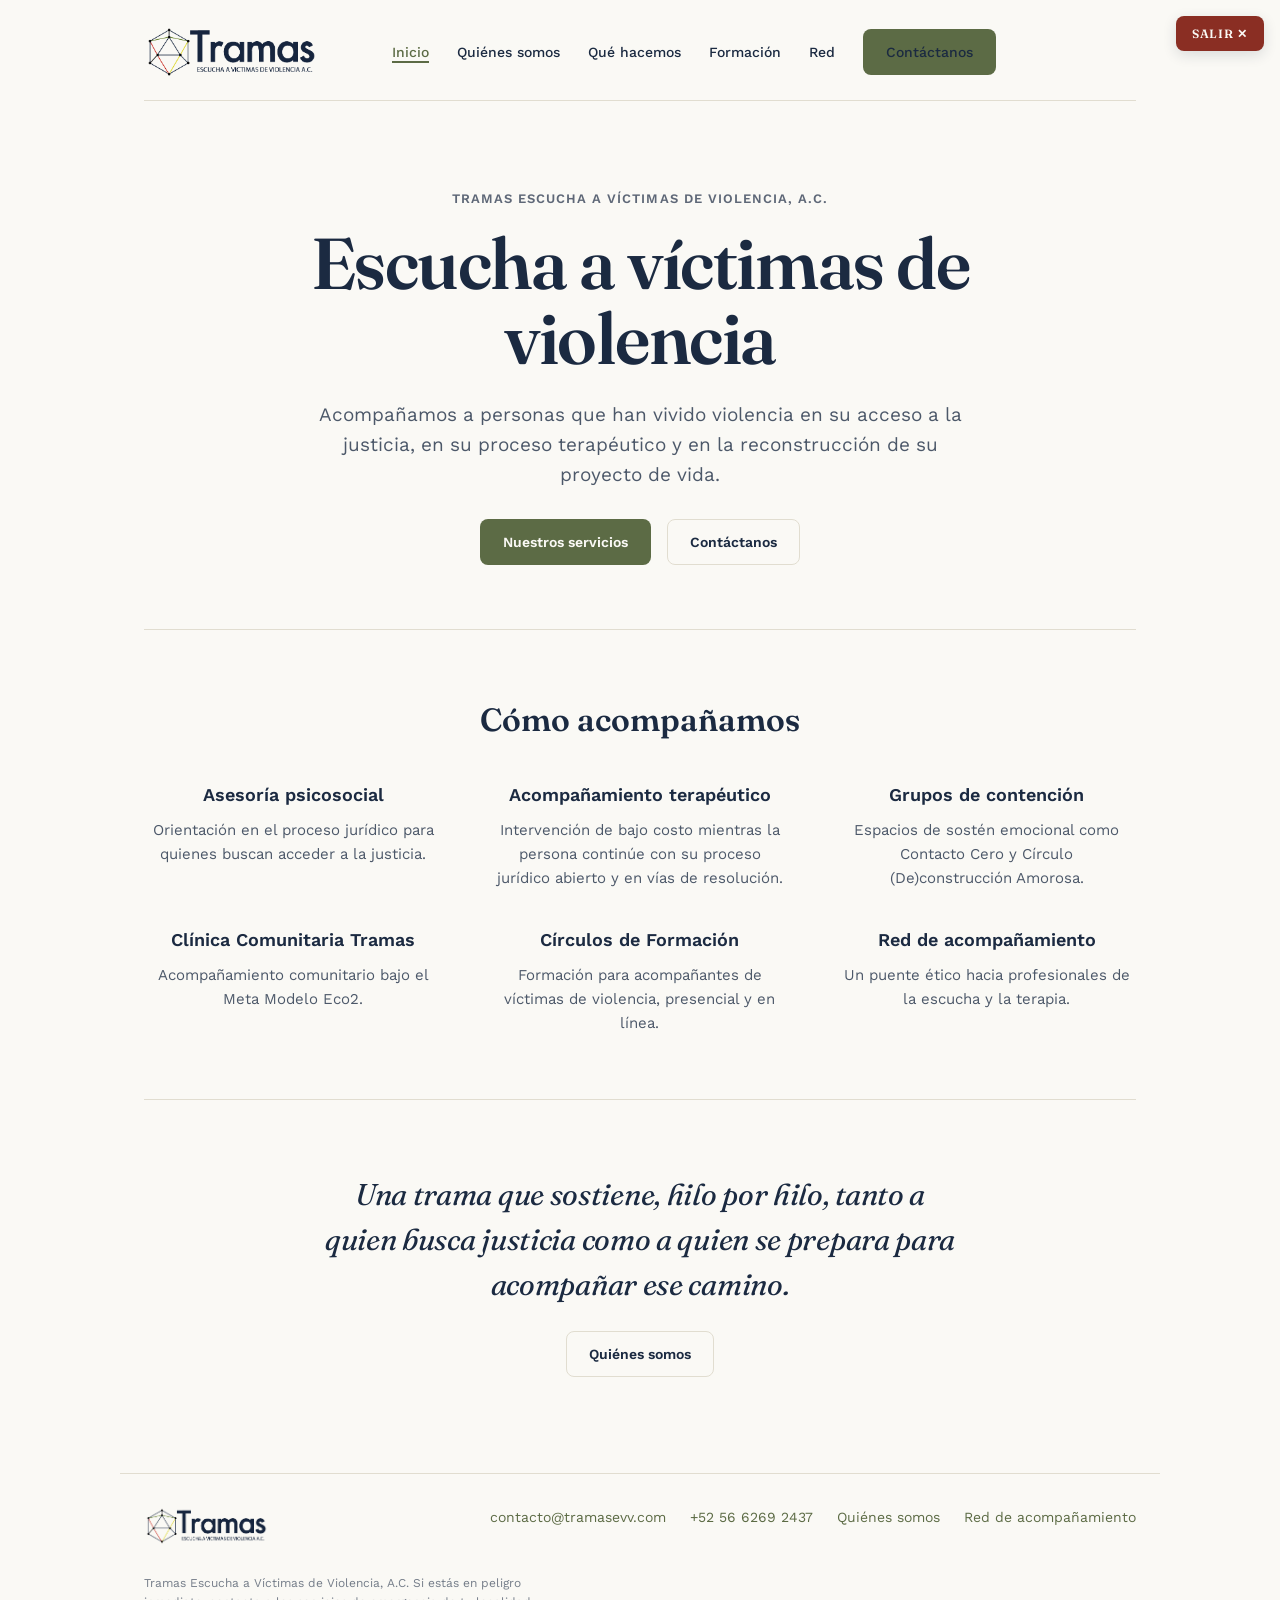
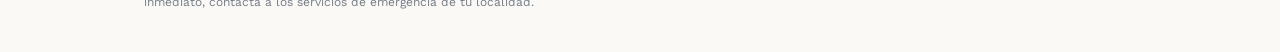
==== commit e3c8a798: "j" ====
--- a/index.html
+++ b/index.html
@@ -1,103 +1,90 @@
 <!DOCTYPE html>
 <html lang="es">
 <head>
-<meta charset="UTF-8" />
-<meta name="viewport" content="width=device-width, initial-scale=1" />
+<meta charset="utf-8">
+<meta name="viewport" content="width=device-width, initial-scale=1">
 <title>Tramas — Escucha a Víctimas de Violencia, A.C.</title>
-<meta name="description" content="Tramas Escucha a Víctimas de Violencia, A.C. Acompañamiento psicosocial, jurídico y formación para personas que han vivido violencia." />
+<meta name="description" content="Tramas Escucha a Víctimas de Violencia, A.C. Acompañamiento psicosocial, jurídico y formación para personas que han vivido violencia.">
 <link rel="icon" href="data:image/svg+xml,<svg xmlns=%22http://www.w3.org/2000/svg%22 viewBox=%220 0 100 100%22><text y=%22.9em%22 font-size=%2290%22>🧵</text></svg>">
 <link rel="preconnect" href="https://fonts.googleapis.com">
-<link href="https://fonts.googleapis.com/css2?family=Anton&family=Work+Sans:wght@400;500;600;700&display=swap" rel="stylesheet">
+<link href="https://fonts.googleapis.com/css2?family=Fraunces:opsz,wght@9..144,500;9..144,600;9..144,700;9..144,400i&family=Work+Sans:wght@400;500;600;700&display=swap" rel="stylesheet">
 <link rel="stylesheet" href="assets/styles.css">
 </head>
 <body>
-<button class="quick-exit" type="button" aria-label="Salir rápido de este sitio">Salir ✕</button>
+<div style="position:relative;min-height:100vh;">
+  <a href="https://www.google.com" style="position:fixed;top:16px;right:16px;z-index:50;display:inline-flex;align-items:center;padding:8px 16px;background:var(--color-accent-2-700);color:var(--color-bg);font-family:var(--font-heading);font-weight:600;font-size:12px;letter-spacing:0.06em;text-transform:uppercase;text-decoration:none;border-radius:var(--radius-md);box-shadow:var(--shadow-md);">Salir ✕</a>
 
-<header class="masthead">
-  <div class="masthead__top">
-    <a class="brand" href="index.html"><span class="brand__logo"><img src="assets/logo.png" alt="Tramas — Escucha a Víctimas de Violencia, A.C." /></span></a>
-    <nav class="mainnav" aria-label="Principal">
+  <header style="max-width:1040px;margin:0 auto;padding:24px 24px 0;">
+    <nav class="nav" style="padding:0 140px 20px 0;border-bottom:1px solid var(--color-divider);flex-wrap:wrap;">
+      <a href="index.html" style="display:flex;align-items:center;margin-right:auto;"><img src="assets/logo.png" alt="Tramas Escucha a Víctimas de Violencia, A.C." style="height:56px;width:auto;display:block;"></a>
       <a href="index.html" aria-current="page">Inicio</a>
       <a href="quienes-somos.html">Quiénes somos</a>
       <a href="servicios.html">Qué hacemos</a>
       <a href="circulos-de-formacion.html">Formación</a>
       <a href="red-de-acompanamiento.html">Red</a>
-      <a href="contacto.html">Contacto</a>
+      <a class="btn btn-primary" href="contacto.html">Contáctanos</a>
     </nav>
-  </div>
-</header>
+  </header>
 
-<section class="band band--dark hero">
-  <div class="wrap">
-    <p class="kicker">Tramas A.C.</p>
-    <h1><span class="headline-dim">Escucha a</span><br>víctimas de<br>violencia</h1>
-    <p class="lede">Acompañamos a personas que han vivido violencia en su acceso a la justicia, en su proceso terapéutico y en la reconstrucción de su proyecto de vida.</p>
-    <div class="cta-row">
-      <a class="btn" href="servicios.html">Nuestros servicios</a>
-      <a class="btn" href="contacto.html">Contáctanos</a>
+  <main style="max-width:1040px;margin:0 auto;padding:0 24px;">
+    <section style="padding:clamp(48px,8vw,88px) 0 clamp(40px,6vw,64px);text-align:center;">
+      <p style="font-family:var(--font-body);font-weight:600;font-size:13px;letter-spacing:0.08em;text-transform:uppercase;color:color-mix(in srgb, var(--color-text) 70%, transparent);margin:0 0 16px;animation:fadeUp .6s ease both;">Tramas Escucha a Víctimas de Violencia, A.C.</p>
+      <h1 style="font-size:clamp(38px,7vw,72px);line-height:1.04;letter-spacing:-0.02em;margin:0 auto 24px;max-width:16ch;animation:fadeUp .6s ease .08s both;">Escucha a víctimas de violencia</h1>
+      <p style="font-size:clamp(17px,2vw,19px);line-height:1.6;color:color-mix(in srgb, var(--color-text) 78%, transparent);max-width:56ch;margin:0 auto 28px;animation:fadeUp .6s ease .16s both;">Acompañamos a personas que han vivido violencia en su acceso a la justicia, en su proceso terapéutico y en la reconstrucción de su proyecto de vida.</p>
+      <div style="display:flex;gap:16px;flex-wrap:wrap;justify-content:center;animation:fadeUp .6s ease .24s both;">
+        <a class="btn btn-primary" href="servicios.html">Nuestros servicios</a>
+        <a class="btn btn-ghost" href="contacto.html">Contáctanos</a>
+      </div>
+    </section>
+
+    <section style="padding:clamp(40px,6vw,64px) 0;border-top:1px solid var(--color-divider);text-align:center;">
+      <h2 style="font-size:clamp(24px,3vw,32px);margin:0 0 36px;">Cómo acompañamos</h2>
+      <div style="display:grid;grid-template-columns:repeat(auto-fit,minmax(260px,1fr));gap:36px 48px;">
+        <div>
+          <h3 style="font-family:var(--font-body);font-weight:600;font-size:18px;margin:0 0 8px;">Asesoría psicosocial</h3>
+          <p style="font-size:15px;line-height:1.6;color:color-mix(in srgb, var(--color-text) 78%, transparent);margin:0 auto;max-width:40ch;">Orientación en el proceso jurídico para quienes buscan acceder a la justicia.</p>
+        </div>
+        <div>
+          <h3 style="font-family:var(--font-body);font-weight:600;font-size:18px;margin:0 0 8px;">Acompañamiento terapéutico</h3>
+          <p style="font-size:15px;line-height:1.6;color:color-mix(in srgb, var(--color-text) 78%, transparent);margin:0 auto;max-width:40ch;">Intervención de bajo costo mientras la persona continúe con su proceso jurídico abierto y en vías de resolución.</p>
+        </div>
+        <div>
+          <h3 style="font-family:var(--font-body);font-weight:600;font-size:18px;margin:0 0 8px;">Grupos de contención</h3>
+          <p style="font-size:15px;line-height:1.6;color:color-mix(in srgb, var(--color-text) 78%, transparent);margin:0 auto;max-width:40ch;">Espacios de sostén emocional como Contacto Cero y Círculo (De)construcción Amorosa.</p>
+        </div>
+        <div>
+          <h3 style="font-family:var(--font-body);font-weight:600;font-size:18px;margin:0 0 8px;">Clínica Comunitaria Tramas</h3>
+          <p style="font-size:15px;line-height:1.6;color:color-mix(in srgb, var(--color-text) 78%, transparent);margin:0 auto;max-width:40ch;">Acompañamiento comunitario bajo el Meta Modelo Eco2.</p>
+        </div>
+        <div>
+          <h3 style="font-family:var(--font-body);font-weight:600;font-size:18px;margin:0 0 8px;">Círculos de Formación</h3>
+          <p style="font-size:15px;line-height:1.6;color:color-mix(in srgb, var(--color-text) 78%, transparent);margin:0 auto;max-width:40ch;">Formación para acompañantes de víctimas de violencia, presencial y en línea.</p>
+        </div>
+        <div>
+          <h3 style="font-family:var(--font-body);font-weight:600;font-size:18px;margin:0 0 8px;">Red de acompañamiento</h3>
+          <p style="font-size:15px;line-height:1.6;color:color-mix(in srgb, var(--color-text) 78%, transparent);margin:0 auto;max-width:40ch;">Un puente ético hacia profesionales de la escucha y la terapia.</p>
+        </div>
+      </div>
+    </section>
+
+    <section style="padding:clamp(40px,6vw,72px) 0 clamp(56px,8vw,96px);border-top:1px solid var(--color-divider);text-align:center;">
+      <blockquote style="font-family:var(--font-heading);font-style:italic;font-weight:400;font-size:clamp(22px,2.6vw,30px);line-height:1.5;letter-spacing:-0.01em;max-width:34ch;margin:0 auto 24px;">Una trama que sostiene, hilo por hilo, tanto a quien busca justicia como a quien se prepara para acompañar ese camino.</blockquote>
+      <a class="btn btn-ghost" href="quienes-somos.html">Quiénes somos</a>
+    </section>
+  </main>
+
+  <footer style="max-width:1040px;margin:0 auto;padding:32px 24px 40px;border-top:1px solid var(--color-divider);">
+    <div style="display:flex;justify-content:space-between;align-items:flex-start;gap:24px;flex-wrap:wrap;">
+      <a href="index.html"><img src="assets/logo.png" alt="Tramas Escucha a Víctimas de Violencia, A.C." style="height:40px;width:auto;"></a>
+      <div style="display:flex;gap:24px;flex-wrap:wrap;font-size:14px;">
+        <a href="mailto:contacto@tramasevv.com">contacto@tramasevv.com</a>
+        <a href="tel:+525662692437">+52 56 6269 2437</a>
+        <a href="quienes-somos.html">Quiénes somos</a>
+        <a href="red-de-acompanamiento.html">Red de acompañamiento</a>
+      </div>
     </div>
-  </div>
-</section>
-
-<section class="band band--sage">
-  <div class="wrap">
-    <h2>Cómo acompañamos</h2>
-    <ul class="thread-list">
-      <li class="thread-list__item">
-        <span class="thread-list__node"></span>
-        <h3>Asesoría psicosocial</h3>
-        <p>Orientación en el proceso jurídico para quienes buscan acceder a la justicia.</p>
-      </li>
-      <li class="thread-list__item">
-        <span class="thread-list__node"></span>
-        <h3>Acompañamiento terapéutico</h3>
-        <p>Referencia a una red de profesionales comprometidos con un acompañamiento de bajo costo.</p>
-      </li>
-      <li class="thread-list__item">
-        <span class="thread-list__node"></span>
-        <h3>Grupos de contención</h3>
-        <p>Espacios de sostén emocional como Contacto Cero y Círculo (de)Construcción Amorosa.</p>
-      </li>
-      <li class="thread-list__item">
-        <span class="thread-list__node"></span>
-        <h3>Clínica Comunitaria Tramas</h3>
-        <p>Acompañamiento comunitario bajo el Meta Modelo Eco5.</p>
-      </li>
-      <li class="thread-list__item">
-        <span class="thread-list__node"></span>
-        <h3>Círculos de Formación</h3>
-        <p>Formación para acompañantes de víctimas de violencia, presencial y en línea.</p>
-      </li>
-      <li class="thread-list__item">
-        <span class="thread-list__node"></span>
-        <h3>Red de acompañamiento</h3>
-        <p>Un puente ético hacia profesionales de la escucha y la terapia.</p>
-      </li>
-    </ul>
-  </div>
-</section>
-
-<section class="band band--dark">
-  <div class="wrap">
-    <h2 style="color:var(--ink-on-dark);">Eso somos.</h2>
-    <p class="measure lede">Una trama que sostiene, hilo por hilo, tanto a quien busca justicia como a quien se prepara para acompañar ese camino.</p>
-    <a class="btn" href="quienes-somos.html">Quiénes somos</a>
-  </div>
-</section>
-
-<footer class="site-foot">
-  <div class="foot-inner">
-    <a class="brand" href="index.html"><span class="brand__logo"><img src="assets/logo.png" alt="Tramas A.C." /></span></a>
-    <div class="foot-links">
-      <a href="mailto:contacto@tramasevv.com">contacto@tramasevv.com</a>
-      <a href="tel:+525662692437">+52 56 6269 2437</a>
-      <a href="quienes-somos.html">Quiénes somos</a>
-      <a href="red-de-acompanamiento.html">Red de acompañamiento</a>
-    </div>
-  </div>
-  <p class="foot-legal">Tramas Escucha a Víctimas de Violencia, A.C. Si estás en peligro inmediato, contacta a los servicios de emergencia de tu localidad.</p>
-</footer>
-
-<script src="assets/site.js"></script>
+    <p style="font-size:12px;color:color-mix(in srgb, var(--color-text) 60%, transparent);margin:20px 0 0;max-width:60ch;">Tramas Escucha a Víctimas de Violencia, A.C. Si estás en peligro inmediato, contacta a los servicios de emergencia de tu localidad.</p>
+  </footer>
+</div>
 </body>
 </html>
--- a/assets/styles.css
+++ b/assets/styles.css
@@ -1,182 +1,83 @@
 :root{
-  --forest:#232B22;
-  --moss:#5C6B45;
-  --sage:#C7CFC9;
-  --paper:#F3F4EF;
-  --navy:#1B2A41;
-  --navy-soft:#5B6B7F;
-  --ink-on-dark:#E7ECE2;
-  --ink-on-dark-dim:#93A187;
-  --rule:#D3D6CB;
-  --thread-red:#A6392C;
-  --thread-gold:#A9791E;
-  --focus:#7FB0E0;
-  --font-display:'Anton', 'Arial Narrow', sans-serif;
+  --color-bg:#FAF9F5;
+  --color-text:#1B2A41;
+  --color-accent:#5C6B45;
+  --color-accent-700:#46512F;
+  --color-accent-2:#A6392C;
+  --color-accent-2-700:#8A2E23;
+  --color-divider:#E1DDD0;
+  --font-heading:'Fraunces', Georgia, serif;
   --font-body:'Work Sans', system-ui, -apple-system, sans-serif;
+  --radius-md:8px;
+  --shadow-md:0 4px 14px rgba(27,42,65,0.14);
 }
 @media (prefers-color-scheme: dark){
   :root:not([data-theme="light"]){
-    --paper:#171B15; --sage:#242B21; --rule:#3A4136;
-    --navy:#E7ECE2; --navy-soft:#A9B39E;
+    --color-bg:#181C16; --color-text:#EDEAE0; --color-divider:#333A2B;
+    --color-accent:#9BAE7C; --color-accent-700:#B7C79B;
+    --color-accent-2:#D98071; --color-accent-2-700:#E39A8D;
   }
 }
 :root[data-theme="dark"]{
-  --paper:#171B15; --sage:#242B21; --rule:#3A4136;
-  --navy:#E7ECE2; --navy-soft:#A9B39E;
+  --color-bg:#181C16; --color-text:#EDEAE0; --color-divider:#333A2B;
+  --color-accent:#9BAE7C; --color-accent-700:#B7C79B;
+  --color-accent-2:#D98071; --color-accent-2-700:#E39A8D;
 }
+
 *{box-sizing:border-box;}
 html,body{margin:0;}
 body{
-  background:var(--paper);
-  color:var(--navy);
-  font-family:var(--font-body);
-  line-height:1.65;
-  font-size:18px;
+  background:var(--color-bg); color:var(--color-text);
+  font-family:var(--font-body); line-height:1.6; font-size:16px;
   -webkit-font-smoothing:antialiased;
 }
-::selection{background:var(--moss); color:#fff;}
-a{color:inherit;}
-:focus-visible{outline:2px solid var(--focus); outline-offset:3px;}
-img{max-width:100%; display:block;}
-p{margin:0 0 1.2rem;}
-.measure{max-width:58ch;}
-.wrap{max-width:900px; margin:0 auto; padding:0 1.4rem;}
+h1,h2,h3{font-family:var(--font-heading); font-weight:600; margin:0; color:var(--color-text);}
+p{margin:0;}
+img{max-width:100%;}
+a{color:var(--color-accent); text-decoration:none;}
+a:hover{color:var(--color-accent-700);}
+:focus-visible{outline:2px solid var(--color-accent); outline-offset:3px;}
 
-h1,h2{
-  font-family:var(--font-display); text-transform:uppercase;
-  font-weight:400; line-height:0.92; letter-spacing:0.005em;
-  margin:0 0 1rem;
+@keyframes fadeUp{from{opacity:0;transform:translateY(14px);}to{opacity:1;transform:translateY(0);}}
+
+/* ---- nav ---- */
+nav.nav{display:flex; align-items:center; gap:28px; list-style:none;}
+nav.nav a{
+  font-family:var(--font-body); font-size:14px; font-weight:500; color:var(--color-text);
 }
-h1{font-size:clamp(2.6rem, 8vw, 5.2rem);}
-h2{font-size:clamp(2rem, 6vw, 3.4rem); color:var(--forest);}
-h3{font-family:var(--font-body); font-weight:700; font-size:1.15rem; margin:0 0 0.5rem; color:var(--forest);}
-
-/* ---- utility bands ---- */
-.band{padding:3.4rem 0;}
-.band--dark{background:var(--forest); color:var(--ink-on-dark);}
-.band--dark h2{color:var(--ink-on-dark);}
-.band--sage{background:var(--sage);}
-.band--paper{background:var(--paper);}
-
-/* ---- kicker ---- */
-.kicker{
-  font-family:var(--font-body); font-weight:700; font-size:0.76rem;
-  letter-spacing:0.16em; text-transform:uppercase; color:var(--moss);
-  margin-bottom:1rem;
-}
-.band--dark .kicker{color:var(--ink-on-dark-dim);}
-
-.lede{
-  font-size:clamp(1.05rem, 2.2vw, 1.25rem); max-width:46ch; line-height:1.55;
-  color:var(--navy-soft);
-}
-.band--dark .lede{color:var(--ink-on-dark-dim);}
-
-/* ---- two-tone headline (echoes the reference deck) ---- */
-.headline-dim{color:var(--moss);}
-
-/* ---- quick exit ---- */
-.quick-exit{
-  position:fixed; top:0.7rem; right:0.9rem; z-index:50;
-  background:var(--thread-red); color:#fff; border:none;
-  font-family:var(--font-body); font-weight:600; font-size:0.78rem;
-  padding:0.45rem 0.85rem; border-radius:3px; cursor:pointer;
-  box-shadow:0 1px 4px rgba(0,0,0,0.35);
-}
-.quick-exit:hover{filter:brightness(1.15);}
-
-/* ---- masthead: dark utility strip, like the deck's running header ---- */
-.masthead{background:var(--forest); color:var(--ink-on-dark);}
-.masthead__top{
-  max-width:900px; margin:0 auto; padding:1rem 1.4rem;
-  display:flex; align-items:center; justify-content:space-between; gap:1rem; flex-wrap:wrap;
-}
-.brand{display:flex; align-items:center; gap:0.7rem; text-decoration:none;}
-.brand__logo{background:#fff; border-radius:5px; padding:5px 8px;}
-.brand__logo img{height:26px; width:auto;}
-nav.mainnav{display:flex; flex-wrap:wrap;}
-nav.mainnav a{
-  font-size:0.78rem; font-weight:600; letter-spacing:0.08em; text-transform:uppercase;
-  text-decoration:none; color:var(--ink-on-dark-dim);
-  margin-left:1.3rem; padding:0.3rem 0;
-}
-nav.mainnav a:first-child{margin-left:0;}
-nav.mainnav a:hover{color:var(--ink-on-dark);}
-nav.mainnav a[aria-current="page"]{color:var(--ink-on-dark); border-bottom:1px solid var(--thread-gold);}
-
-/* ---- hero ---- */
-.hero{padding:4rem 0 3.2rem;}
-.hero h1{max-width:13ch;}
-
-/* ---- stitch divider: small nod to the logo's node motif, used sparingly ---- */
-.stitch{display:flex; align-items:center; margin:0 0 2.2rem;}
-.stitch circle.c1{fill:var(--thread-red);}
-.stitch circle.c2{fill:var(--thread-gold);}
-.stitch circle.c3{fill:var(--moss);}
-.stitch line{stroke:var(--rule);}
-.band--dark .stitch line{stroke:#3A4136;}
-
-/* ---- thread list ---- */
-.thread-list{list-style:none; margin:2rem 0 0; padding:0; position:relative;}
-.thread-list::before{content:""; position:absolute; left:5px; top:8px; bottom:8px; width:1px; background:var(--rule);}
-.thread-list__item{position:relative; padding:0 0 1.9rem 2.1rem;}
-.thread-list__item:last-child{padding-bottom:0;}
-.thread-list__node{
-  position:absolute; left:0; top:0.3rem; width:11px; height:11px; border-radius:50%;
-  background:var(--paper); border:2px solid var(--moss);
-}
-.thread-list__item:nth-child(3n+2) .thread-list__node{border-color:var(--thread-red);}
-.thread-list__item:nth-child(3n+3) .thread-list__node{border-color:var(--thread-gold);}
-.thread-list__item p{margin-bottom:0; color:var(--navy-soft); font-size:0.97rem; max-width:52ch;}
-
-/* ---- service entries ---- */
-.service{margin-bottom:2.4rem; padding-top:2.4rem; border-top:1px solid var(--rule);}
-.service:first-of-type{border-top:none; padding-top:0;}
-.service ul{padding-left:1.2rem; margin:0.6rem 0;}
-.service li{margin-bottom:0.3rem;}
-.note{
-  font-size:0.92rem; color:var(--navy-soft); font-style:italic;
-  border-left:2px solid var(--thread-gold); padding-left:1rem; margin-top:0.9rem; max-width:52ch;
+nav.nav a[aria-current="page"]:not(.btn){
+  color:var(--color-accent);
+  box-shadow:inset 0 -2px 0 0 var(--color-accent) !important;
 }
 
 /* ---- buttons ---- */
 .btn{
-  display:inline-flex; align-items:center; gap:0.5rem;
-  font-family:var(--font-body); font-weight:700; font-size:0.85rem;
-  letter-spacing:0.05em; text-transform:uppercase;
-  color:var(--navy); text-decoration:none; background:none; border:none; cursor:pointer;
-  padding:0.4rem 0; border-bottom:1px solid var(--navy); margin-right:1.6rem;
+  display:inline-flex; align-items:center; justify-content:center;
+  font-family:var(--font-body); font-weight:600; font-size:14px;
+  padding:11px 22px; border-radius:var(--radius-md); transition:all 0.2s ease;
+  border:1px solid transparent;
 }
-.band--dark .btn{color:var(--ink-on-dark); border-bottom-color:var(--ink-on-dark);}
-.btn::after{content:"→"; transition:transform 0.15s ease;}
-.btn:hover{color:var(--thread-gold); border-color:var(--thread-gold);}
-.btn:hover::after{transform:translateX(3px);}
-.cta-row{display:flex; flex-wrap:wrap; margin-top:1.6rem; align-items:center;}
+.btn-primary{background:var(--color-accent); color:var(--color-bg);}
+.btn-primary:hover{background:var(--color-accent-700); color:var(--color-bg);}
+.btn-ghost{background:transparent; color:var(--color-text); border-color:var(--color-divider);}
+.btn-ghost:hover{border-color:var(--color-accent); color:var(--color-accent);}
 
-/* ---- contact ---- */
-.contact-list{list-style:none; padding:0; margin:1.6rem 0;}
-.contact-list li{display:flex; gap:1rem; align-items:baseline; padding:0.9rem 0; border-bottom:1px solid var(--rule);}
-.contact-list dt{font-weight:700; min-width:6rem; color:var(--navy-soft); font-size:0.78rem; text-transform:uppercase; letter-spacing:0.06em;}
-.contact-list a{font-size:1.05rem; text-decoration-color:var(--thread-gold);}
-
-/* ---- red de acompañamiento ---- */
-#colaboradores-list{list-style:none; padding:0; margin:1.8rem 0;}
-#colaboradores-list li{padding:1rem 0; border-bottom:1px solid var(--rule);}
-#colaboradores-list .rol{color:var(--navy-soft); font-size:0.9rem; font-style:italic;}
-.empty{color:var(--navy-soft); font-style:italic;}
-
-/* ---- footer ---- */
-footer.site-foot{background:var(--forest); color:var(--ink-on-dark);}
-.foot-inner{
-  max-width:900px; margin:0 auto; padding:2rem 1.4rem 1.2rem;
-  display:flex; justify-content:space-between; align-items:flex-start; gap:1.5rem; flex-wrap:wrap;
+/* ---- cards (contact info, colaboradores) ---- */
+.card{
+  text-align:left; background:var(--color-bg); border:1px solid var(--color-divider);
+  border-radius:var(--radius-md); padding:18px 20px;
 }
-.foot-inner .brand__logo img{height:22px;}
-.foot-links{display:flex; flex-wrap:wrap;}
-.foot-links a{font-size:0.85rem; text-decoration:none; color:var(--ink-on-dark-dim); margin-right:1.3rem;}
-.foot-links a:hover{color:var(--ink-on-dark);}
-.foot-legal{max-width:900px; margin:0 auto; padding:0 1.4rem 1.6rem; font-size:0.78rem; color:var(--ink-on-dark-dim);}
+.card-kicker{
+  font-family:var(--font-body); font-weight:600; font-size:12px; letter-spacing:0.06em;
+  text-transform:uppercase; color:color-mix(in srgb, var(--color-text) 60%, transparent);
+  margin-bottom:6px;
+}
+.card-title{
+  display:block; font-family:var(--font-body); font-weight:600; font-size:17px; color:var(--color-text);
+}
+.card-body{font-size:14px; color:color-mix(in srgb, var(--color-text) 75%, transparent);}
 
 @media (max-width:640px){
-  .band{padding:2.6rem 0;}
+  header[style]{padding-left:16px !important; padding-right:16px !important;}
+  main[style]{padding-left:16px !important; padding-right:16px !important;}
 }
